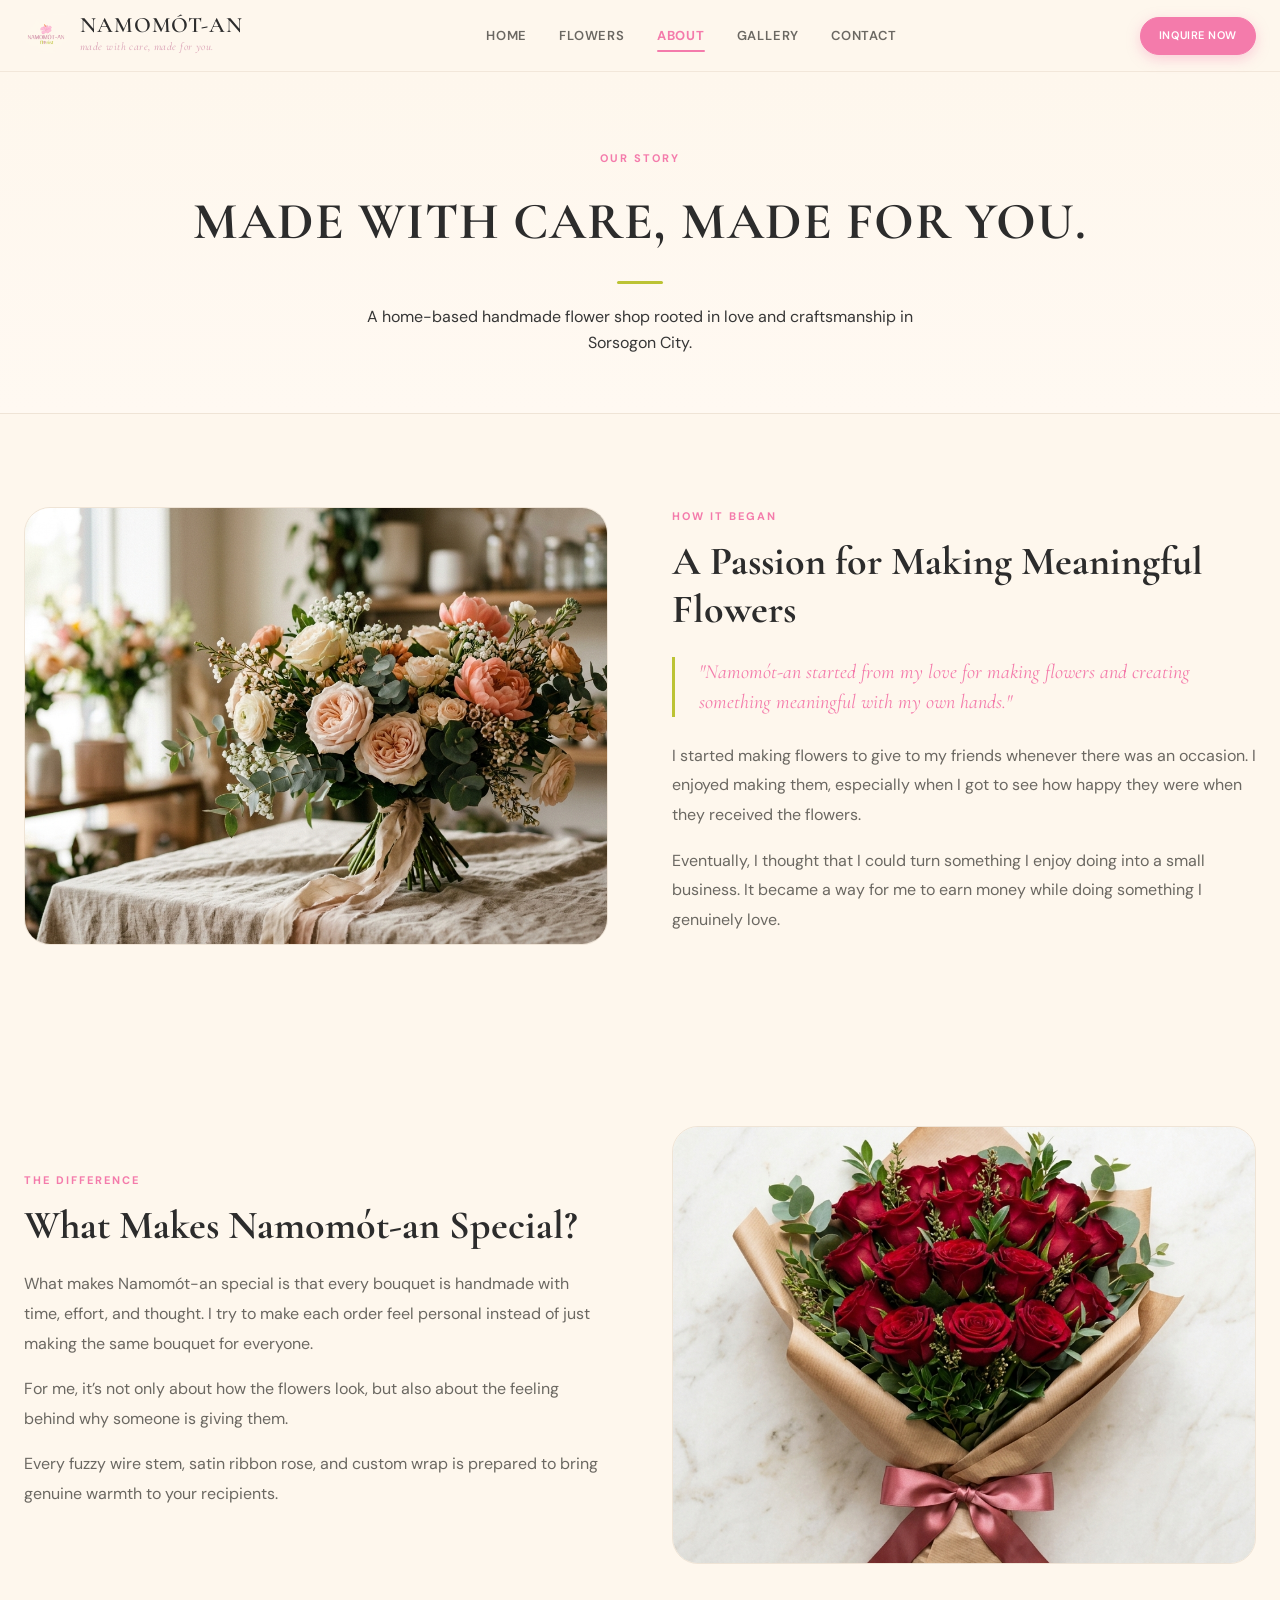
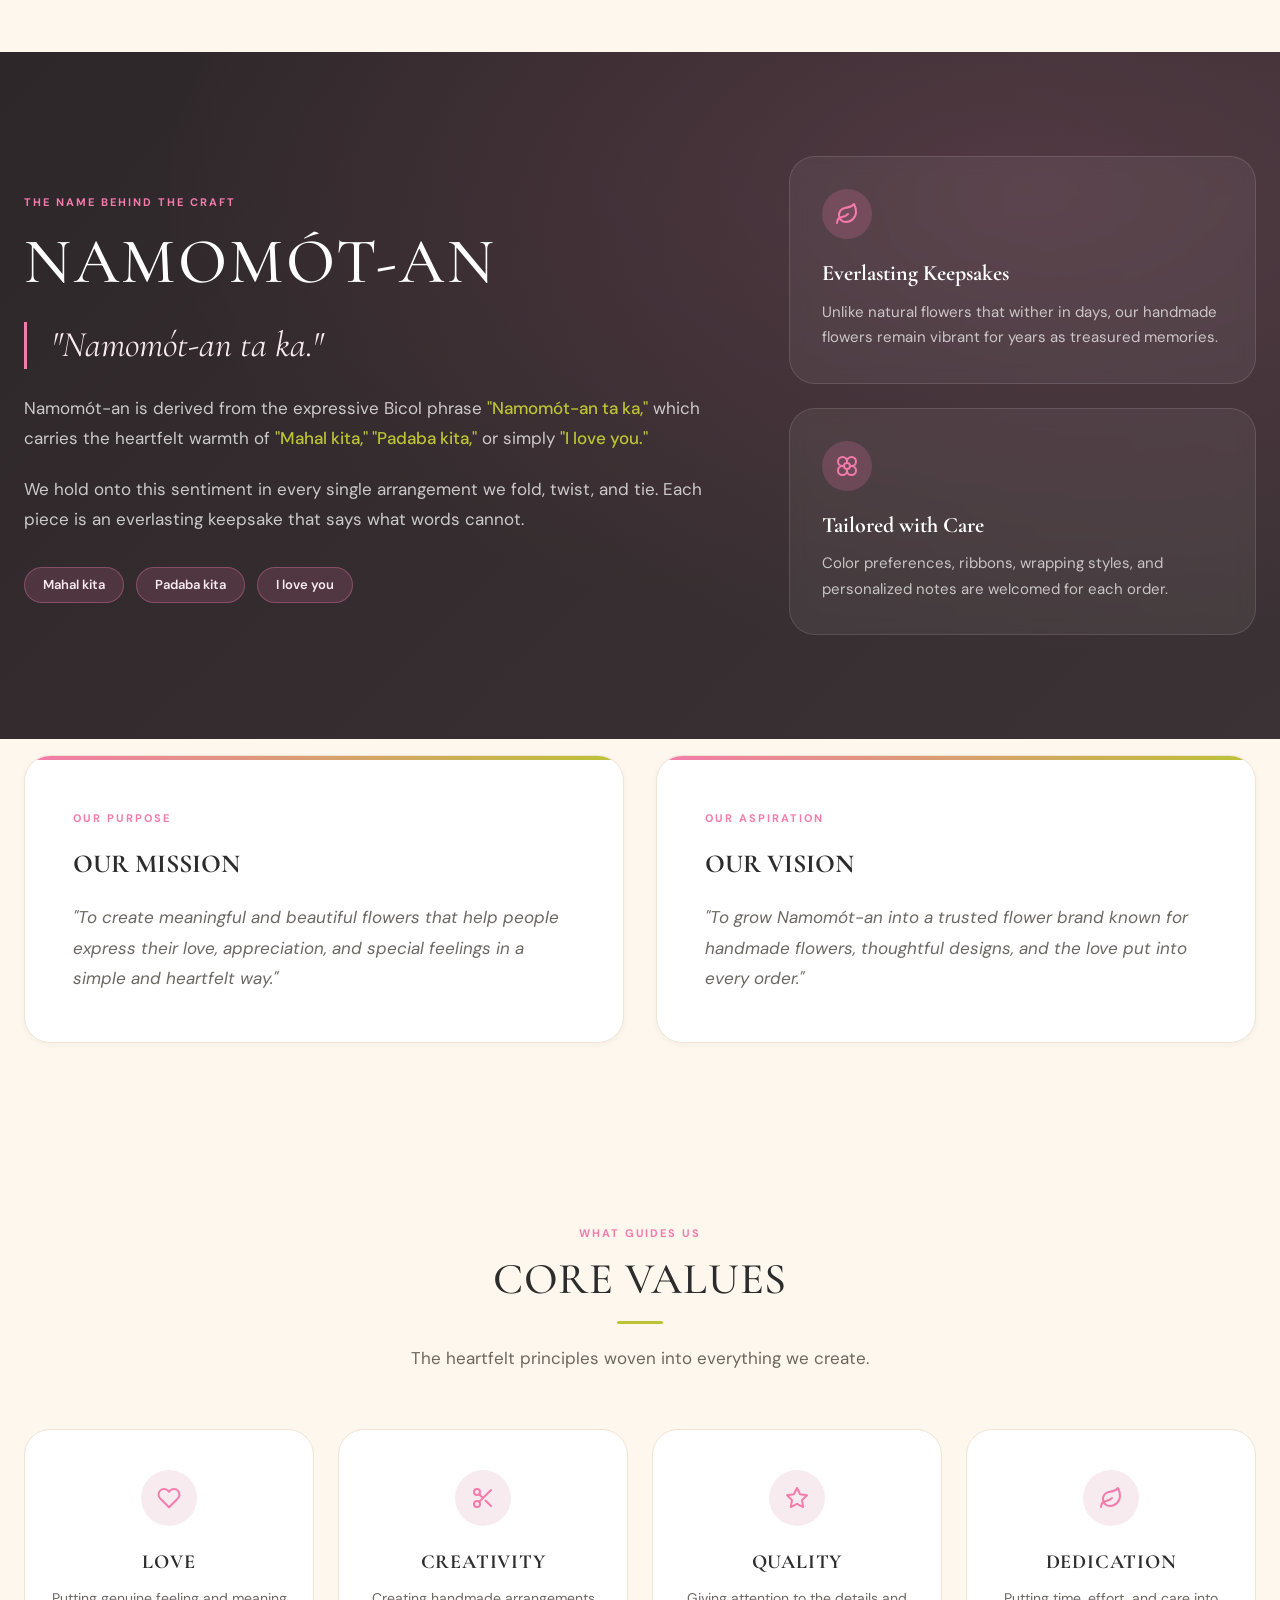
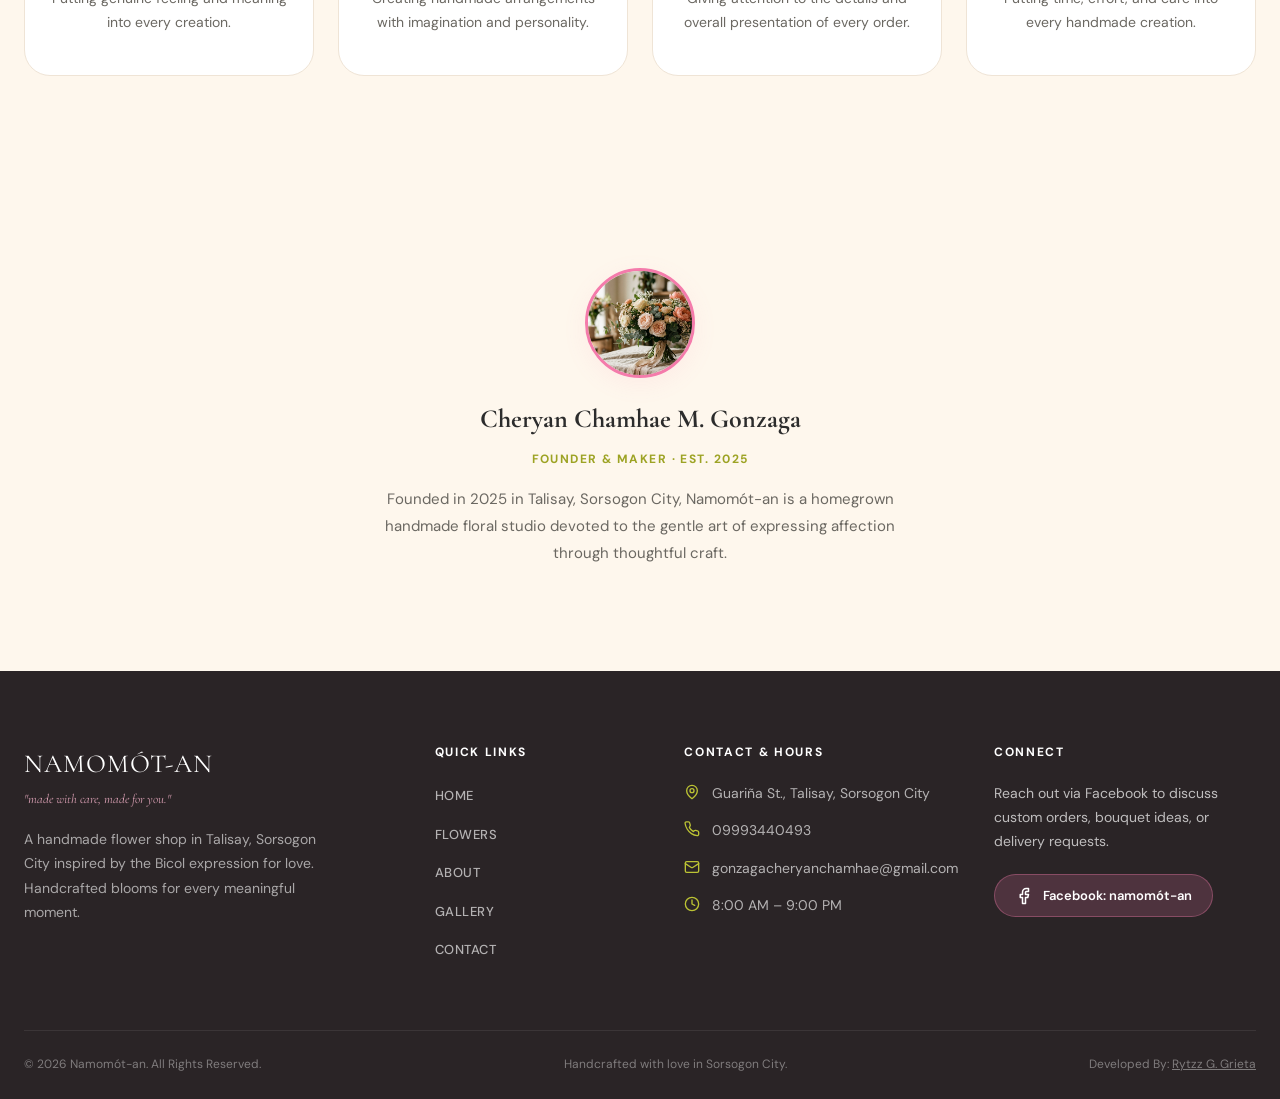
==== about.html @ ed9487cf "Initial release of Namomot-an website" ====
<!DOCTYPE html>
<html lang="en">
<head>
  <meta charset="UTF-8">
  <meta name="viewport" content="width=device-width, initial-scale=1.0">
  <link rel="icon" type="image/png" href="images/branding/namomot-an.png">
  <link rel="stylesheet" href="css/style.css">
  <link rel="stylesheet" href="css/responsive.css">
  <title>About Namom&oacute;t-an | Made With Care, Made For You</title>
  <meta name="description" content="Discover the story behind Namom&oacute;t-an, a home-based handmade flower shop in Talisay, Sorsogon City inspired by the Bicol expression for love.">
  <meta property="og:title" content="About Namom&oacute;t-an | Made With Care, Made For You">
  <meta property="og:description" content="Namom&oacute;t-an started from a love for making flowers and creating something meaningful with own hands.">
  <meta property="og:type" content="website">
</head>
<body>
<svg xmlns="http://www.w3.org/2000/svg" style="display:none" aria-hidden="true">
  <symbol id="icon-menu" viewBox="0 0 24 24" fill="none" stroke="currentColor" stroke-width="2" stroke-linecap="round" stroke-linejoin="round"><line x1="3" y1="6" x2="21" y2="6"/><line x1="3" y1="12" x2="21" y2="12"/><line x1="3" y1="18" x2="21" y2="18"/></symbol>
  <symbol id="icon-flower" viewBox="0 0 24 24" fill="none" stroke="currentColor" stroke-width="2" stroke-linecap="round" stroke-linejoin="round"><path d="M12 7.5a4.5 4.5 0 1 1 4.5 4.5M12 7.5A4.5 4.5 0 1 0 7.5 12M12 7.5V9m-4.5 3a4.5 4.5 0 1 0 4.5 4.5M7.5 12H9m7.5 0a4.5 4.5 0 1 1-4.5 4.5M16.5 12H15m-3 4.5V15"/><circle cx="12" cy="12" r="3"/></symbol>
  <symbol id="icon-phone" viewBox="0 0 24 24" fill="none" stroke="currentColor" stroke-width="2" stroke-linecap="round" stroke-linejoin="round"><path d="M22 16.92v3a2 2 0 0 1-2.18 2 19.79 19.79 0 0 1-8.63-3.07A19.5 19.5 0 0 1 4.69 12 19.79 19.79 0 0 1 1.61 3.43a2 2 0 0 1 2-2.18h3a2 2 0 0 1 2 1.72c.127.96.361 1.903.7 2.81a2 2 0 0 1-.45 2.11L8.09 9.91a16 16 0 0 0 6 6l1.27-1.27a2 2 0 0 1 2.11-.45c.907.339 1.85.573 2.81.7A2 2 0 0 1 22 16.92z"/></symbol>
  <symbol id="icon-mail" viewBox="0 0 24 24" fill="none" stroke="currentColor" stroke-width="2" stroke-linecap="round" stroke-linejoin="round"><rect width="20" height="16" x="2" y="4" rx="2"/><path d="m22 7-8.97 5.7a1.94 1.94 0 0 1-2.06 0L2 7"/></symbol>
  <symbol id="icon-map-pin" viewBox="0 0 24 24" fill="none" stroke="currentColor" stroke-width="2" stroke-linecap="round" stroke-linejoin="round"><path d="M20 10c0 6-8 12-8 12s-8-6-8-12a8 8 0 0 1 16 0Z"/><circle cx="12" cy="10" r="3"/></symbol>
  <symbol id="icon-clock" viewBox="0 0 24 24" fill="none" stroke="currentColor" stroke-width="2" stroke-linecap="round" stroke-linejoin="round"><circle cx="12" cy="12" r="10"/><polyline points="12 6 12 12 16 14"/></symbol>
  <symbol id="icon-facebook" viewBox="0 0 24 24" fill="none" stroke="currentColor" stroke-width="2" stroke-linecap="round" stroke-linejoin="round"><path d="M18 2h-3a5 5 0 0 0-5 5v3H7v4h3v8h4v-8h3l1-4h-4V7a1 1 0 0 1 1-1h3z"/></symbol>
  <symbol id="icon-heart" viewBox="0 0 24 24" fill="none" stroke="currentColor" stroke-width="2" stroke-linecap="round" stroke-linejoin="round"><path d="M20.84 4.61a5.5 5.5 0 0 0-7.78 0L12 5.67l-1.06-1.06a5.5 5.5 0 0 0-7.78 7.78l1.06 1.06L12 21.23l7.78-7.78 1.06-1.06a5.5 5.5 0 0 0 0-7.78z"/></symbol>
  <symbol id="icon-scissors" viewBox="0 0 24 24" fill="none" stroke="currentColor" stroke-width="2" stroke-linecap="round" stroke-linejoin="round"><circle cx="6" cy="6" r="3"/><circle cx="6" cy="18" r="3"/><line x1="20" x2="8.12" y1="4" y2="15.88"/><line x1="14.47" x2="20" y1="14.48" y2="20"/><line x1="8.12" x2="12" y1="8.12" y2="12"/></symbol>
  <symbol id="icon-star" viewBox="0 0 24 24" fill="none" stroke="currentColor" stroke-width="2" stroke-linecap="round" stroke-linejoin="round"><polygon points="12 2 15.09 8.26 22 9.27 17 14.14 18.18 21.02 12 17.77 5.82 21.02 7 14.14 2 9.27 8.91 8.26 12 2"/></symbol>
  <symbol id="icon-leaf" viewBox="0 0 24 24" fill="none" stroke="currentColor" stroke-width="2" stroke-linecap="round" stroke-linejoin="round"><path d="M11 20A7 7 0 0 1 9.8 6.1C15.5 5 17 4.48 19 2c1 2 2 4.18 2 8 0 5.5-4.78 10-10 10z"/><path d="M2 21c0-3 1.85-5.36 5.08-6C9.5 14.52 12 13 13 12"/></symbol>
</svg>

<header class="site-header" id="site-header">
  <div class="container">
    <a href="index.html" class="site-logo" aria-label="Namom&oacute;t-an Home">
      <img src="images/branding/namomot-an.png" alt="Namom&oacute;t-an Logo" class="site-logo-img" style="height:44px;width:auto;object-fit:contain;">
      <span class="site-logo-text">
        <span class="site-logo-name">NAMOM&Oacute;T-AN</span>
        <span class="site-logo-tagline">made with care, made for you.</span>
      </span>
    </a>
    <nav class="site-nav" aria-label="Main navigation">
      <a href="index.html">HOME</a>
      <a href="products.html">FLOWERS</a>
      <a href="about.html">ABOUT</a>
      <a href="gallery.html">GALLERY</a>
      <a href="contact.html">CONTACT</a>
    </nav>
    <div class="header-cta">
      <a href="contact.html" class="btn btn-primary btn--sm">INQUIRE NOW</a>
    </div>
    <button class="mobile-menu-btn" id="mobile-menu-btn" aria-label="Open navigation menu" aria-expanded="false" aria-controls="mobile-nav">
      <svg width="22" height="22" aria-hidden="true"><use href="#icon-menu"/></svg>
    </button>
  </div>
</header>

<nav class="mobile-nav" id="mobile-nav" aria-label="Mobile navigation" aria-hidden="true">
  <ul class="mobile-nav-links">
    <li><a href="index.html">HOME</a></li>
    <li><a href="products.html">FLOWERS</a></li>
    <li><a href="about.html">ABOUT</a></li>
    <li><a href="gallery.html">GALLERY</a></li>
    <li><a href="contact.html">CONTACT</a></li>
  </ul>
  <div class="mobile-nav-cta">
    <a href="contact.html" class="btn btn-primary" style="width:100%;justify-content:center;">INQUIRE NOW</a>
  </div>
</nav>

<main class="page-main" id="main-content">
  <section class="page-hero">
    <div class="container text-center">
      <span class="section-eyebrow">OUR STORY</span>
      <h1>MADE WITH CARE, MADE FOR YOU.</h1>
      <div class="title-divider"></div>
      <p class="hero-desc" style="max-width:580px;margin-inline:auto;">A home-based handmade flower shop rooted in love and craftsmanship in Sorsogon City.</p>
    </div>
  </section>

  <section class="section">
    <div class="container">
      <div class="about-story-layout">
        <div class="about-story-img fade-in">
          <img src="images/hero/hero-main.jpg" alt="Handmade floral craftsmanship at Namom&oacute;t-an">
        </div>
        <div class="about-story-txt fade-in">
          <span class="section-eyebrow">HOW IT BEGAN</span>
          <h2>A Passion for Making Meaningful Flowers</h2>
          <blockquote class="about-quote">"Namom&oacute;t-an started from my love for making flowers and creating something meaningful with my own hands."</blockquote>
          <p>I started making flowers to give to my friends whenever there was an occasion. I enjoyed making them, especially when I got to see how happy they were when they received the flowers.</p>
          <p>Eventually, I thought that I could turn something I enjoy doing into a small business. It became a way for me to earn money while doing something I genuinely love.</p>
        </div>
      </div>
    </div>
  </section>

  <section class="section" style="background-color:var(--color-cream);">
    <div class="container">
      <div class="about-story-layout reverse">
        <div class="about-story-img fade-in">
          <img src="images/products/rose-bouquet.jpg" alt="Exquisite detail of handmade flower arrangements">
        </div>
        <div class="about-story-txt fade-in">
          <span class="section-eyebrow">THE DIFFERENCE</span>
          <h2>What Makes Namom&oacute;t-an Special?</h2>
          <p>What makes Namom&oacute;t-an special is that every bouquet is handmade with time, effort, and thought. I try to make each order feel personal instead of just making the same bouquet for everyone.</p>
          <p>For me, it&rsquo;s not only about how the flowers look, but also about the feeling behind why someone is giving them.</p>
          <p>Every fuzzy wire stem, satin ribbon rose, and custom wrap is prepared to bring genuine warmth to your recipients.</p>
        </div>
      </div>
    </div>
  </section>

  <section class="story-section" aria-labelledby="about-bicol-heading">
    <div class="container">
      <div class="story-grid">
        <div class="story-content fade-in">
          <span class="story-eyebrow">THE NAME BEHIND THE CRAFT</span>
          <h2 class="story-title" id="about-bicol-heading">NAMOM&Oacute;T-AN</h2>
          <blockquote class="story-quote">"Namom&oacute;t-an ta ka."</blockquote>
          <p class="story-body">Namom&oacute;t-an is derived from the expressive Bicol phrase <em>"Namom&oacute;t-an ta ka,"</em> which carries the heartfelt warmth of <em>"Mahal kita," "Padaba kita,"</em> or simply <em>"I love you."</em></p>
          <p class="story-body">We hold onto this sentiment in every single arrangement we fold, twist, and tie. Each piece is an everlasting keepsake that says what words cannot.</p>
          <div class="story-pills">
            <span class="story-pill">Mahal kita</span>
            <span class="story-pill">Padaba kita</span>
            <span class="story-pill">I love you</span>
          </div>
        </div>
        <div class="story-visual fade-in">
          <div class="story-card">
            <div class="story-card-icon">
              <svg width="24" height="24" aria-hidden="true"><use href="#icon-leaf"/></svg>
            </div>
            <h3 class="story-card-title">Everlasting Keepsakes</h3>
            <p class="story-card-desc">Unlike natural flowers that wither in days, our handmade flowers remain vibrant for years as treasured memories.</p>
          </div>
          <div class="story-card">
            <div class="story-card-icon">
              <svg width="24" height="24" aria-hidden="true"><use href="#icon-flower"/></svg>
            </div>
            <h3 class="story-card-title">Tailored with Care</h3>
            <p class="story-card-desc">Color preferences, ribbons, wrapping styles, and personalized notes are welcomed for each order.</p>
          </div>
        </div>
      </div>
    </div>
  </section>

  <section class="section mission-vision-section">
    <div class="container">
      <div class="mission-vision-grid">
        <div class="mv-card fade-in">
          <span class="mv-badge">OUR PURPOSE</span>
          <h3 class="mv-title">OUR MISSION</h3>
          <p class="mv-text">"To create meaningful and beautiful flowers that help people express their love, appreciation, and special feelings in a simple and heartfelt way."</p>
        </div>
        <div class="mv-card fade-in">
          <span class="mv-badge">OUR ASPIRATION</span>
          <h3 class="mv-title">OUR VISION</h3>
          <p class="mv-text">"To grow Namom&oacute;t-an into a trusted flower brand known for handmade flowers, thoughtful designs, and the love put into every order."</p>
        </div>
      </div>
    </div>
  </section>

  <section class="section values-section">
    <div class="container">
      <div class="section-head text-center fade-in">
        <span class="section-eyebrow">WHAT GUIDES US</span>
        <h2 class="section-title">CORE VALUES</h2>
        <div class="title-divider"></div>
        <p class="section-desc">The heartfelt principles woven into everything we create.</p>
      </div>
      <div class="values-grid">
        <div class="value-card fade-in">
          <div class="why-card-icon" style="margin:0 auto 1.25rem;">
            <svg width="24" height="24" aria-hidden="true"><use href="#icon-heart"/></svg>
          </div>
          <h3 class="value-title">LOVE</h3>
          <p class="value-desc">Putting genuine feeling and meaning into every creation.</p>
        </div>

        <div class="value-card fade-in">
          <div class="why-card-icon" style="margin:0 auto 1.25rem;">
            <svg width="24" height="24" aria-hidden="true"><use href="#icon-scissors"/></svg>
          </div>
          <h3 class="value-title">CREATIVITY</h3>
          <p class="value-desc">Creating handmade arrangements with imagination and personality.</p>
        </div>

        <div class="value-card fade-in">
          <div class="why-card-icon" style="margin:0 auto 1.25rem;">
            <svg width="24" height="24" aria-hidden="true"><use href="#icon-star"/></svg>
          </div>
          <h3 class="value-title">QUALITY</h3>
          <p class="value-desc">Giving attention to the details and overall presentation of every order.</p>
        </div>

        <div class="value-card fade-in">
          <div class="why-card-icon" style="margin:0 auto 1.25rem;">
            <svg width="24" height="24" aria-hidden="true"><use href="#icon-leaf"/></svg>
          </div>
          <h3 class="value-title">DEDICATION</h3>
          <p class="value-desc">Putting time, effort, and care into every handmade creation.</p>
        </div>
      </div>
    </div>
  </section>

  <section class="section" style="background-color:var(--color-cream);">
    <div class="container">
      <div class="founder-wrap fade-in">
        <div class="founder-avatar">
          <img src="images/hero/hero-main.jpg" alt="Cheryan Chamhae M. Gonzaga - Founder & Florist at Namom&oacute;t-an">
        </div>
        <h2 class="founder-name">Cheryan Chamhae M. Gonzaga</h2>
        <span class="founder-role">Founder & Maker &middot; Est. 2025</span>
        <p class="founder-bio">Founded in 2025 in Talisay, Sorsogon City, Namom&oacute;t-an is a homegrown handmade floral studio devoted to the gentle art of expressing affection through thoughtful craft.</p>
      </div>
    </div>
  </section>
</main>

<footer class="site-footer">
  <div class="container">
    <div class="footer-grid">
      <div class="footer-brand">
        <span class="footer-logo">NAMOM&Oacute;T-AN</span>
        <span class="footer-tagline">"made with care, made for you."</span>
        <p class="footer-desc">A handmade flower shop in Talisay, Sorsogon City inspired by the Bicol expression for love. Handcrafted blooms for every meaningful moment.</p>
      </div>
      <div>
        <h3 class="footer-heading">QUICK LINKS</h3>
        <ul class="footer-links">
          <li><a href="index.html">HOME</a></li>
          <li><a href="products.html">FLOWERS</a></li>
          <li><a href="about.html">ABOUT</a></li>
          <li><a href="gallery.html">GALLERY</a></li>
          <li><a href="contact.html">CONTACT</a></li>
        </ul>
      </div>
      <div>
        <h3 class="footer-heading">CONTACT & HOURS</h3>
        <div class="footer-contact-item">
          <svg width="16" height="16" aria-hidden="true"><use href="#icon-map-pin"/></svg>
          <span>Guari&ntilde;a St., Talisay, Sorsogon City</span>
        </div>
        <div class="footer-contact-item">
          <svg width="16" height="16" aria-hidden="true"><use href="#icon-phone"/></svg>
          <a href="tel:09993440493">09993440493</a>
        </div>
        <div class="footer-contact-item">
          <svg width="16" height="16" aria-hidden="true"><use href="#icon-mail"/></svg>
          <a href="mailto:gonzagacheryanchamhae@gmail.com">gonzagacheryanchamhae@gmail.com</a>
        </div>
        <div class="footer-contact-item">
          <svg width="16" height="16" aria-hidden="true"><use href="#icon-clock"/></svg>
          <span>8:00 AM &ndash; 9:00 PM</span>
        </div>
      </div>
      <div>
        <h3 class="footer-heading">CONNECT</h3>
        <p style="font-size:0.875rem;color:rgba(255,255,255,0.7);line-height:1.7;margin-bottom:1.25rem;">Reach out via Facebook to discuss custom orders, bouquet ideas, or delivery requests.</p>
        <a href="https://www.facebook.com/profile.php?id=61573737929854" target="_blank" rel="noopener noreferrer" class="footer-social-link">
          <svg width="18" height="18" aria-hidden="true"><use href="#icon-facebook"/></svg>
          <span>Facebook: namom&oacute;t-an</span>
        </a>
      </div>
    </div>
    <div class="footer-bottom">
      <p>&copy; 2026 Namom&oacute;t-an. All Rights Reserved.</p>
      <p>Handcrafted with love in Sorsogon City.</p>
      <p>Developed By: <a href="https://rytzz.onrender.com/" target="_blank" rel="noopener noreferrer" style="color:inherit;text-decoration:underline;">Rytzz G. Grieta</a></p>
    </div>
  </div>
</footer>

<script src="js/main.js"></script>
</body>
</html>
---- css/style.css ----
@import url('https://fonts.googleapis.com/css2?family=Cormorant+Garamond:ital,wght@0,300;0,400;0,500;0,600;1,300;1,400;1,500&family=DM+Sans:ital,wght@0,300;0,400;0,500;0,600;1,400&display=swap');

:root {
  --color-primary-pink: #F47BAB;
  --color-primary-pink-hover: #E26698;
  --color-lime-green: #BCC334;
  --color-lime-green-dark: #9DA324;
  --color-dusty-pink: #D99FB3;
  --color-dusty-pink-light: #F8EBF0;
  --color-warm-cream: #FEF7ED;
  --color-warm-cream-card: #FFFFFF;
  --color-charcoal: #2C2C2C;
  --color-text: #363636;
  --color-muted: #6B6862;
  --color-border: #EFE4D6;
  --font-heading: 'Cormorant Garamond', Georgia, serif;
  --font-body: 'DM Sans', system-ui, -apple-system, sans-serif;
  --header-height: 72px;
  --container-max: 1280px;
  --radius-sm: 6px;
  --radius-md: 10px;
  --radius-lg: 18px;
  --radius-xl: 26px;
  --radius-full: 9999px;
  --shadow-sm: 0 2px 6px rgba(44,44,44,0.04);
  --shadow-md: 0 6px 24px rgba(244,123,171,0.09);
  --shadow-lg: 0 12px 36px rgba(44,44,44,0.08);
  --transition-fast: 160ms ease;
  --transition-base: 260ms ease;
  --transition-slow: 400ms ease;
}

*,*::before,*::after{box-sizing:border-box;margin:0;padding:0;min-width:0}
html{scroll-behavior:smooth;-webkit-text-size-adjust:100%;overflow-x:hidden}
body{font-family:var(--font-body);font-size:1rem;color:var(--color-text);background-color:var(--color-warm-cream);line-height:1.65;-webkit-font-smoothing:antialiased;overflow-x:hidden;width:100%;min-height:100vh}
img{display:block;max-width:100%;height:auto}
a{color:inherit;text-decoration:none}
ul{list-style:none}
button{cursor:pointer;border:none;background:none;font-family:var(--font-body)}
input,textarea,select{font-family:var(--font-body);max-width:100%}
p,h1,h2,h3,h4,h5,h6,span,blockquote{overflow-wrap:break-word;word-wrap:break-word}

@media(prefers-reduced-motion:reduce){
  *,*::before,*::after{animation-duration:0.01ms!important;transition-duration:0.01ms!important;scroll-behavior:auto!important}
  .fade-in{opacity:1!important;transform:none!important;transition:none!important}
}

a:focus-visible,button:focus-visible{outline:2px solid var(--color-primary-pink);outline-offset:3px;border-radius:2px}
.sr-only{position:absolute;width:1px;height:1px;padding:0;margin:-1px;overflow:hidden;clip:rect(0,0,0,0);white-space:nowrap;border-width:0}

.container{width:100%;max-width:var(--container-max);margin-inline:auto;padding-inline:1.5rem}
.text-center{text-align:center}
.section{padding-block:5.5rem}

.section-head{text-align:center;margin-bottom:3.5rem}
.section-eyebrow{display:inline-block;font-family:var(--font-body);font-size:0.6875rem;font-weight:700;letter-spacing:0.18em;text-transform:uppercase;color:var(--color-primary-pink);margin-bottom:0.75rem}
.section-title{font-family:var(--font-heading);font-size:clamp(2rem,4vw,2.75rem);font-weight:500;color:var(--color-charcoal);line-height:1.15;letter-spacing:0.02em}
.title-divider{width:46px;height:3px;background-color:var(--color-lime-green);margin:1rem auto 1.25rem;border-radius:var(--radius-full)}
.section-desc{font-size:1.0625rem;color:var(--color-muted);max-width:560px;margin-inline:auto;line-height:1.75}

.fade-in{opacity:0;transform:translateY(18px);transition:opacity 0.65s ease,transform 0.65s ease}
.fade-in.visible{opacity:1;transform:translateY(0)}

.btn{display:inline-flex;align-items:center;justify-content:center;gap:0.5rem;font-family:var(--font-body);font-size:0.8125rem;font-weight:600;letter-spacing:0.06em;text-transform:uppercase;padding:0.875rem 1.875rem;border-radius:var(--radius-full);border:1.5px solid transparent;transition:all var(--transition-base);cursor:pointer;white-space:normal;text-align:center;min-height:44px;line-height:1.2;text-decoration:none}
.btn:hover{transform:translateY(-2px)}
.btn:active{transform:translateY(0)}
.btn svg{width:15px;height:15px;flex-shrink:0}
.btn--lg{font-size:0.875rem;padding:1rem 2.25rem;min-height:48px}
.btn--sm{font-size:0.6875rem;padding:0.625rem 1.125rem;letter-spacing:0.05em;min-height:38px}

.btn-primary{background-color:var(--color-primary-pink);color:white;border-color:var(--color-primary-pink);box-shadow:0 4px 14px rgba(244,123,171,0.35)}
.btn-primary:hover{background-color:var(--color-primary-pink-hover);border-color:var(--color-primary-pink-hover);box-shadow:0 6px 20px rgba(244,123,171,0.45);color:white}
.btn-secondary{background-color:transparent;color:var(--color-charcoal);border-color:var(--color-border)}
.btn-secondary:hover{background-color:white;border-color:var(--color-primary-pink);color:var(--color-primary-pink)}

.badge{display:inline-flex;align-items:center;font-family:var(--font-body);font-size:0.6875rem;font-weight:700;letter-spacing:0.08em;text-transform:uppercase;padding:0.3rem 0.75rem;border-radius:var(--radius-full);position:absolute;top:0.75rem;left:0.75rem;z-index:2}
.badge-signature{background-color:var(--color-primary-pink);color:white}
.badge-sample{background-color:rgba(254,247,237,0.92);color:var(--color-muted);border:1px solid var(--color-border);backdrop-filter:blur(4px)}

.site-header{position:fixed;top:0;left:0;right:0;z-index:100;height:var(--header-height);display:flex;align-items:center;background-color:rgba(254,247,237,0.94);backdrop-filter:blur(12px);-webkit-backdrop-filter:blur(12px);border-bottom:1px solid rgba(239,228,214,0.8);transition:all var(--transition-base)}
.site-header.scrolled{background-color:rgba(254,247,237,0.98);border-bottom-color:var(--color-border);box-shadow:var(--shadow-sm)}
.site-header .container{display:flex;align-items:center;justify-content:space-between;gap:1.5rem}

.site-logo{display:flex;align-items:center;gap:0.75rem;text-decoration:none;flex-shrink:0}
.site-logo-img{height:44px;width:auto;object-fit:contain}
.site-logo-text{display:flex;flex-direction:column}
.site-logo-name{font-family:var(--font-heading);font-size:1.375rem;font-weight:600;color:var(--color-charcoal);line-height:1;letter-spacing:0.04em}
.site-logo-tagline{font-family:var(--font-heading);font-style:italic;font-size:0.6875rem;font-weight:400;color:var(--color-dusty-pink);letter-spacing:0.04em;margin-top:2px}

.site-nav{display:flex;align-items:center;gap:0.25rem}
.site-nav a{font-family:var(--font-body);font-size:0.8125rem;font-weight:600;letter-spacing:0.06em;text-transform:uppercase;color:var(--color-muted);padding:0.5rem 0.875rem;border-radius:var(--radius-sm);transition:color var(--transition-fast);position:relative}
.site-nav a::after{content:'';position:absolute;bottom:2px;left:0.875rem;right:0.875rem;height:2px;background-color:var(--color-primary-pink);transform:scaleX(0);transition:transform var(--transition-base);transform-origin:center;border-radius:2px}
.site-nav a:hover{color:var(--color-primary-pink)}
.site-nav a:hover::after,.site-nav a.active::after{transform:scaleX(1)}
.site-nav a.active{color:var(--color-primary-pink);font-weight:700}

.header-cta{flex-shrink:0}

.mobile-menu-btn{display:none;align-items:center;justify-content:center;width:40px;height:40px;border-radius:var(--radius-sm);color:var(--color-charcoal);transition:background-color var(--transition-fast)}
.mobile-menu-btn:hover{background-color:var(--color-dusty-pink-light)}
.mobile-menu-btn svg{width:22px;height:22px}

.mobile-nav{display:none;position:fixed;top:var(--header-height);left:0;right:0;bottom:0;background-color:var(--color-warm-cream);z-index:99;flex-direction:column;padding:2rem 1.5rem;overflow-y:auto;transform:translateX(100%);transition:transform var(--transition-slow)}
.mobile-nav.open{transform:translateX(0)}
.mobile-nav-links{display:flex;flex-direction:column;gap:0;margin-bottom:2.5rem}
.mobile-nav-links a{display:block;font-family:var(--font-heading);font-size:2rem;font-weight:400;color:var(--color-charcoal);padding:0.875rem 0;border-bottom:1px solid var(--color-border);transition:color var(--transition-fast);letter-spacing:0.02em}
.mobile-nav-links a:last-child{border-bottom:none}
.mobile-nav-links a:hover,.mobile-nav-links a.active{color:var(--color-primary-pink)}
.mobile-nav-cta{margin-top:auto}

.page-main{padding-top:var(--header-height)}

.hero-section{background:linear-gradient(180deg, var(--color-warm-cream) 0%, #FFF9F2 100%);border-bottom:1px solid var(--color-border)}
.hero-grid{display:grid;grid-template-columns:1.15fr 0.85fr;min-height:min(720px, calc(90vh - var(--header-height)));align-items:stretch}
.hero-content{padding:3.5rem 3rem 3.5rem max(2rem,calc((100vw - 1280px)/2 + 1.5rem));display:flex;flex-direction:column;justify-content:center}
.hero-tagline{display:inline-block;font-family:var(--font-heading);font-style:italic;font-size:clamp(1.125rem,2vw,1.5rem);color:var(--color-dusty-pink);margin-bottom:0.875rem;letter-spacing:0.02em}
.hero-title{font-family:var(--font-heading);font-size:clamp(2.75rem,5.5vw,4.5rem);font-weight:500;color:var(--color-charcoal);line-height:1;margin-bottom:1.125rem;letter-spacing:0.04em}
.hero-support{font-size:1.0625rem;color:var(--color-muted);line-height:1.75;margin-bottom:1.75rem;max-width:480px}
.hero-actions{display:flex;flex-wrap:wrap;gap:1rem;margin-bottom:2rem}
.hero-bicol-meaning{padding:1.125rem 1.35rem;background-color:white;border-radius:var(--radius-lg);border:1px solid var(--color-border);box-shadow:var(--shadow-sm);max-width:460px}
.hero-meaning-phrase{font-family:var(--font-heading);font-style:italic;font-size:1.125rem;color:var(--color-primary-pink);margin-bottom:0.5rem}
.hero-meaning-pills{display:flex;flex-wrap:wrap;gap:0.5rem}
.meaning-pill{display:inline-block;font-size:0.75rem;font-weight:600;padding:0.25rem 0.75rem;background-color:var(--color-dusty-pink-light);color:var(--color-charcoal);border-radius:var(--radius-full);border:1px solid rgba(217,159,179,0.3)}

.hero-img-wrap{position:relative;height:100%;min-height:420px;max-height:720px;overflow:hidden;background-color:#F5EDE2}
.hero-img-wrap img{width:100%;height:100%;object-fit:cover;object-position:center center}
.hero-img-badge{position:absolute;bottom:1.75rem;left:1.75rem;display:inline-flex;align-items:center;gap:0.5rem;padding:0.5rem 1.125rem;background-color:rgba(255,255,255,0.92);backdrop-filter:blur(8px);border-radius:var(--radius-full);font-size:0.75rem;font-weight:700;letter-spacing:0.06em;text-transform:uppercase;color:var(--color-charcoal);box-shadow:var(--shadow-md);border:1px solid var(--color-border)}
.hero-img-badge svg{color:var(--color-lime-green-dark)}

.favorites-section{background-color:white}
.product-grid{display:grid;grid-template-columns:repeat(auto-fill,minmax(280px,1fr));gap:2rem}
.favorites-grid{grid-template-columns:repeat(auto-fit,minmax(280px,360px));justify-content:center;max-width:780px;margin-inline:auto}
.product-card{background-color:var(--color-warm-cream);border-radius:var(--radius-xl);overflow:hidden;border:1px solid var(--color-border);transition:transform var(--transition-base),box-shadow var(--transition-base),border-color var(--transition-base);display:flex;flex-direction:column}
.product-card:hover{transform:translateY(-5px);box-shadow:var(--shadow-md);border-color:var(--color-dusty-pink)}
.product-card-img{position:relative;overflow:hidden;aspect-ratio:4/5;background-color:#F5EDE2}
.product-card-img img{width:100%;height:100%;object-fit:cover;transition:transform var(--transition-slow)}
.product-card:hover .product-card-img img{transform:scale(1.06)}
.product-card-body{padding:1.5rem;display:flex;flex-direction:column;flex:1}
.product-card-cat{font-size:0.6875rem;font-weight:700;letter-spacing:0.14em;text-transform:uppercase;color:var(--color-lime-green-dark);margin-bottom:0.5rem}
.product-card-title{font-family:var(--font-heading);font-size:1.375rem;font-weight:500;color:var(--color-charcoal);margin-bottom:0.5rem;line-height:1.25}
.product-card-title a{transition:color var(--transition-fast)}
.product-card-title a:hover{color:var(--color-primary-pink)}
.product-card-desc{font-size:0.875rem;color:var(--color-muted);line-height:1.65;margin-bottom:1rem;flex:1}
.product-card-price-row{display:flex;align-items:baseline;justify-content:space-between;gap:0.75rem;margin-bottom:1.25rem;flex-wrap:wrap}
.product-card-price{font-family:var(--font-heading);font-size:1.125rem;font-weight:600;color:var(--color-primary-pink)}
.product-card-avail{font-size:0.75rem;color:var(--color-muted);font-weight:500}
.product-card-actions{display:flex;gap:0.625rem;padding-top:1rem;border-top:1px solid var(--color-border)}
.product-card-actions .btn{flex:1;min-width:0;padding:0.625rem 0.75rem;font-size:0.6875rem}

.story-section{background:linear-gradient(135deg, #2E2729 0%, #3B3235 100%);color:white;padding-block:6.5rem;position:relative;overflow:hidden}
.story-section::before{content:'';position:absolute;inset:0;background:radial-gradient(ellipse at 80% 20%, rgba(244,123,171,0.15) 0%, transparent 60%);pointer-events:none}
.story-grid{display:grid;grid-template-columns:1.2fr 0.8fr;gap:4rem;align-items:center}
.story-eyebrow{display:inline-block;font-size:0.6875rem;font-weight:700;letter-spacing:0.18em;text-transform:uppercase;color:var(--color-primary-pink);margin-bottom:1rem}
.story-title{font-family:var(--font-heading);font-size:clamp(2.5rem,5vw,4rem);font-weight:500;color:white;line-height:1.1;margin-bottom:1.5rem;letter-spacing:0.04em}
.story-quote{font-family:var(--font-heading);font-style:italic;font-size:clamp(1.5rem,3vw,2.25rem);color:var(--color-dusty-pink-light);border-left:3px solid var(--color-primary-pink);padding-left:1.5rem;margin-bottom:1.5rem;line-height:1.3}
.story-body{font-size:1.0625rem;color:rgba(255,255,255,0.75);line-height:1.8;margin-bottom:1.25rem}
.story-body em{color:var(--color-lime-green);font-style:normal;font-weight:500}
.story-pills{display:flex;flex-wrap:wrap;gap:0.75rem;margin-top:2rem}
.story-pill{display:inline-block;padding:0.4rem 1.125rem;background-color:rgba(244,123,171,0.15);border:1px solid rgba(244,123,171,0.35);color:var(--color-dusty-pink-light);border-radius:var(--radius-full);font-size:0.8125rem;font-weight:600}
.story-visual{display:flex;flex-direction:column;gap:1.5rem}
.story-card{background:rgba(255,255,255,0.06);border:1px solid rgba(255,255,255,0.12);backdrop-filter:blur(8px);border-radius:var(--radius-xl);padding:2rem}
.story-card-icon{width:50px;height:50px;border-radius:var(--radius-full);background:rgba(244,123,171,0.2);color:var(--color-primary-pink);display:flex;align-items:center;justify-content:center;margin-bottom:1rem}
.story-card-title{font-family:var(--font-heading);font-size:1.375rem;color:white;margin-bottom:0.5rem}
.story-card-desc{font-size:0.9375rem;color:rgba(255,255,255,0.7);line-height:1.7}

.occasions-section{background-color:var(--color-warm-cream)}
.occasion-grid{display:grid;grid-template-columns:repeat(5,1fr);gap:1.25rem}
.occasion-card{display:flex;flex-direction:column;align-items:center;text-align:center;background-color:white;border-radius:var(--radius-xl);padding:1.25rem 1rem;border:1px solid var(--color-border);transition:all var(--transition-base)}
.occasion-card:hover{transform:translateY(-4px);border-color:var(--color-primary-pink);box-shadow:var(--shadow-md)}
.occasion-card-img{width:100%;aspect-ratio:1;border-radius:var(--radius-lg);overflow:hidden;background-color:#F5EDE2;margin-bottom:1rem}
.occasion-card-img img{width:100%;height:100%;object-fit:cover;transition:transform var(--transition-slow)}
.occasion-card:hover .occasion-card-img img{transform:scale(1.08)}
.occasion-card-title{font-family:var(--font-heading);font-size:1.125rem;font-weight:500;color:var(--color-charcoal);margin-bottom:0.35rem}
.occasion-card-desc{font-size:0.75rem;color:var(--color-muted);line-height:1.5;margin-bottom:1rem;flex:1}
.occasion-card-btn{font-size:0.6875rem;font-weight:700;letter-spacing:0.06em;color:var(--color-primary-pink);text-transform:uppercase;transition:color var(--transition-fast)}
.occasion-card:hover .occasion-card-btn{color:var(--color-lime-green-dark)}

.why-section{background-color:white}
.why-cards-grid{display:grid;grid-template-columns:repeat(4,1fr);gap:1.5rem}
.why-card{background-color:var(--color-warm-cream);border:1px solid var(--color-border);border-radius:var(--radius-xl);padding:2.5rem 1.5rem;text-align:center;transition:all var(--transition-base)}
.why-card:hover{transform:translateY(-4px);border-color:var(--color-lime-green);box-shadow:var(--shadow-md)}
.why-card-icon{width:56px;height:56px;border-radius:var(--radius-full);background-color:var(--color-dusty-pink-light);color:var(--color-primary-pink);display:flex;align-items:center;justify-content:center;margin:0 auto 1.25rem}
.why-card:hover .why-card-icon{background-color:rgba(188,195,52,0.2);color:var(--color-lime-green-dark)}
.why-card-title{font-family:var(--font-heading);font-size:1.125rem;font-weight:600;color:var(--color-charcoal);margin-bottom:0.75rem;letter-spacing:0.04em}
.why-card-desc{font-size:0.875rem;color:var(--color-muted);line-height:1.75}

.mission-vision-section{background-color:var(--color-warm-cream);padding-top:1rem}
.mission-vision-grid{display:grid;grid-template-columns:1fr 1fr;gap:2rem}
.mv-card{background-color:white;border-radius:var(--radius-xl);border:1px solid var(--color-border);padding:3rem;position:relative;overflow:hidden;box-shadow:var(--shadow-sm)}
.mv-card::before{content:'';position:absolute;top:0;left:0;right:0;height:4px;background:linear-gradient(90deg, var(--color-primary-pink), var(--color-lime-green))}
.mv-badge{display:inline-block;font-size:0.6875rem;font-weight:700;letter-spacing:0.18em;text-transform:uppercase;color:var(--color-primary-pink);margin-bottom:1rem}
.mv-title{font-family:var(--font-heading);font-size:1.625rem;color:var(--color-charcoal);margin-bottom:1rem}
.mv-text{font-size:1.0625rem;color:var(--color-muted);line-height:1.8;font-style:italic}

.services-section{background-color:white}
.services-grid{display:grid;grid-template-columns:repeat(3,1fr);gap:1.5rem}
.service-item{background-color:var(--color-warm-cream);border-radius:var(--radius-lg);border:1px solid var(--color-border);padding:2rem;display:flex;flex-direction:column;transition:all var(--transition-base)}
.service-item:hover{transform:translateY(-3px);border-color:var(--color-primary-pink);box-shadow:var(--shadow-md)}
.service-name{font-family:var(--font-heading);font-size:1.25rem;color:var(--color-charcoal);margin-bottom:0.75rem}
.service-desc{font-size:0.875rem;color:var(--color-muted);line-height:1.7;margin-bottom:1.5rem;flex:1}
.service-link{display:inline-flex;align-items:center;gap:0.35rem;font-size:0.75rem;font-weight:700;letter-spacing:0.06em;text-transform:uppercase;color:var(--color-primary-pink);transition:gap var(--transition-fast)}
.service-link:hover{gap:0.6rem;color:var(--color-lime-green-dark)}

.gallery-preview-section{background-color:var(--color-warm-cream)}
.gallery-preview-grid{display:grid;grid-template-columns:repeat(3,1fr);gap:1rem}
.gallery-preview-item{position:relative;border-radius:var(--radius-lg);overflow:hidden;aspect-ratio:4/3;background-color:#F5EDE2}
.gallery-preview-item img{width:100%;height:100%;object-fit:cover;transition:transform var(--transition-slow)}
.gallery-preview-item:hover img{transform:scale(1.06)}

.delivery-section{background-color:white}
.delivery-box{background:linear-gradient(135deg, #FAF3EB 0%, #F5ECE0 100%);border:1px solid var(--color-border);border-radius:var(--radius-xl);padding:3.5rem 2.5rem;text-align:center;box-shadow:var(--shadow-sm)}
.delivery-badge{display:inline-flex;align-items:center;gap:0.5rem;font-size:0.6875rem;font-weight:700;letter-spacing:0.18em;text-transform:uppercase;color:var(--color-lime-green-dark);margin-bottom:1rem}
.delivery-title{font-family:var(--font-heading);font-size:clamp(2rem,3.5vw,2.75rem);color:var(--color-charcoal);margin-bottom:0.5rem}
.delivery-sub{font-size:1rem;color:var(--color-muted);margin-bottom:2.5rem}
.delivery-grid{display:grid;grid-template-columns:repeat(3,1fr);gap:1.5rem;margin-bottom:2.5rem;text-align:center}
.delivery-col{background-color:white;padding:1.75rem 1.25rem;border-radius:var(--radius-lg);border:1px solid var(--color-border)}
.delivery-label{display:block;font-size:0.6875rem;font-weight:700;letter-spacing:0.14em;text-transform:uppercase;color:var(--color-dusty-pink);margin-bottom:0.5rem}
.delivery-val{display:block;font-family:var(--font-heading);font-size:1.375rem;font-weight:600;color:var(--color-charcoal);margin-bottom:0.35rem}
.delivery-hint{font-size:0.75rem;color:var(--color-muted);line-height:1.5}
.delivery-cta{display:flex;flex-direction:column;align-items:center}

.contact-cta-section{background-color:var(--color-warm-cream)}
.contact-cta-box{background:linear-gradient(135deg, white 0%, #FFFDF9 100%);border:1px solid var(--color-border);border-radius:var(--radius-xl);padding:4rem 2rem;box-shadow:var(--shadow-md)}
.contact-cta-buttons{display:flex;flex-wrap:wrap;gap:1rem;justify-content:center;margin-bottom:2rem}
.contact-quick-info{display:flex;flex-wrap:wrap;gap:0.75rem;justify-content:center;align-items:center;font-size:0.875rem;color:var(--color-muted)}

.page-hero{background:linear-gradient(180deg, var(--color-warm-cream) 0%, #FFF9F2 100%);padding:4.5rem 0 3.5rem;border-bottom:1px solid var(--color-border);text-align:center}
.page-hero h1{font-family:var(--font-heading);font-size:clamp(2.25rem,4.5vw,3.25rem);color:var(--color-charcoal);letter-spacing:0.02em}

.filter-bar{display:flex;flex-wrap:wrap;gap:0.5rem;justify-content:center;margin-bottom:2.5rem}
.filter-btn{padding:0.5rem 1.125rem;border-radius:var(--radius-full);border:1px solid var(--color-border);background-color:white;font-size:0.75rem;font-weight:700;letter-spacing:0.06em;text-transform:uppercase;color:var(--color-muted);transition:all var(--transition-fast);cursor:pointer}
.filter-btn:hover{border-color:var(--color-primary-pink);color:var(--color-primary-pink)}
.filter-btn.active{background-color:var(--color-primary-pink);border-color:var(--color-primary-pink);color:white;box-shadow:0 3px 10px rgba(244,123,171,0.35)}

.breadcrumbs{display:flex;align-items:center;gap:0.5rem;font-size:0.8125rem;color:var(--color-muted);padding-block:1.25rem}
.breadcrumbs a{transition:color var(--transition-fast)}
.breadcrumbs a:hover{color:var(--color-primary-pink)}
.breadcrumb-separator{color:var(--color-border)}

.product-detail-grid{display:grid;grid-template-columns:1fr 1fr;gap:4rem;align-items:start}
.product-detail-gallery{display:flex;flex-direction:column;gap:1rem}
.product-detail-main-img{border-radius:var(--radius-xl);overflow:hidden;aspect-ratio:4/5;background-color:#F5EDE2;border:1px solid var(--color-border)}
.product-detail-main-img img{width:100%;height:100%;object-fit:cover}
.product-thumbnails{display:flex;gap:0.75rem;flex-wrap:wrap}
.thumb-btn{width:72px;height:72px;border-radius:var(--radius-md);overflow:hidden;border:2px solid var(--color-border);cursor:pointer;transition:border-color var(--transition-fast)}
.thumb-btn.active{border-color:var(--color-primary-pink)}
.thumb-btn img{width:100%;height:100%;object-fit:cover}
.product-detail-name{font-family:var(--font-heading);font-size:clamp(2rem,3.5vw,2.75rem);color:var(--color-charcoal);line-height:1.15;margin-bottom:0.75rem}
.product-detail-price{font-family:var(--font-heading);font-size:1.5rem;font-weight:600;color:var(--color-primary-pink);margin-bottom:1.25rem}
.product-detail-desc{font-size:1rem;color:var(--color-muted);line-height:1.8;margin-bottom:2rem}
.product-specs-table{background-color:white;border-radius:var(--radius-lg);border:1px solid var(--color-border);overflow:hidden;margin-bottom:2rem}
.spec-row{display:flex;justify-content:space-between;gap:0.75rem;padding:0.875rem 1.25rem;border-bottom:1px solid var(--color-border);font-size:0.875rem;flex-wrap:wrap}
.spec-row:last-child{border-bottom:none}
.spec-row:nth-child(even){background-color:rgba(254,247,237,0.5)}
.spec-label{font-weight:600;color:var(--color-charcoal);flex-shrink:0}
.spec-value{color:var(--color-muted);text-align:right;flex:1;min-width:140px}
.product-detail-actions{display:flex;gap:1rem;flex-wrap:wrap}

.related-section{background-color:white;border-top:1px solid var(--color-border)}

.about-story-layout{display:grid;grid-template-columns:1fr 1fr;gap:4rem;align-items:center}
.about-story-layout.reverse{direction:rtl}
.about-story-layout.reverse>*{direction:ltr}
.about-story-img{border-radius:var(--radius-xl);overflow:hidden;aspect-ratio:4/3;background-color:#F5EDE2;border:1px solid var(--color-border)}
.about-story-img img{width:100%;height:100%;object-fit:cover}
.about-story-txt h2{font-family:var(--font-heading);font-size:clamp(2rem,3.5vw,2.5rem);color:var(--color-charcoal);line-height:1.2;margin-bottom:1.25rem}
.about-story-txt p{font-size:1rem;color:var(--color-muted);line-height:1.85;margin-bottom:1rem}
.about-quote{font-family:var(--font-heading);font-style:italic;font-size:1.25rem;color:var(--color-primary-pink);border-left:3px solid var(--color-lime-green);padding-left:1.5rem;line-height:1.5;margin:1.5rem 0}

.values-grid{display:grid;grid-template-columns:repeat(4,1fr);gap:1.5rem}
.value-card{background-color:white;border-radius:var(--radius-xl);border:1px solid var(--color-border);padding:2.5rem 1.5rem;text-align:center;transition:all var(--transition-base)}
.value-card:hover{transform:translateY(-4px);border-color:var(--color-primary-pink);box-shadow:var(--shadow-md)}
.value-title{font-family:var(--font-heading);font-size:1.25rem;color:var(--color-charcoal);margin-bottom:0.5rem;letter-spacing:0.04em}
.value-desc{font-size:0.875rem;color:var(--color-muted);line-height:1.7}

.founder-wrap{text-align:center;max-width:540px;margin-inline:auto;padding-block:1rem}
.founder-avatar{width:110px;height:110px;border-radius:var(--radius-full);overflow:hidden;margin:0 auto 1.25rem;border:3px solid var(--color-primary-pink);box-shadow:var(--shadow-md)}
.founder-avatar img{width:100%;height:100%;object-fit:cover}
.founder-name{font-family:var(--font-heading);font-size:1.625rem;color:var(--color-charcoal);margin-bottom:0.25rem}
.founder-role{display:inline-block;font-size:0.75rem;font-weight:700;letter-spacing:0.12em;text-transform:uppercase;color:var(--color-lime-green-dark);margin-bottom:1rem}
.founder-bio{font-size:0.9375rem;color:var(--color-muted);line-height:1.8}

.gallery-grid{display:grid;grid-template-columns:repeat(3,1fr);gap:1.25rem}
.gallery-item{position:relative;border-radius:var(--radius-lg);overflow:hidden;aspect-ratio:1;background-color:#F5EDE2;cursor:pointer;border:1px solid var(--color-border)}
.gallery-item img{width:100%;height:100%;object-fit:cover;transition:transform var(--transition-slow)}
.gallery-item:hover img{transform:scale(1.06)}
.gallery-overlay{position:absolute;inset:0;background:linear-gradient(to top, rgba(44,44,44,0.7) 0%, transparent 60%);display:flex;align-items:flex-end;padding:1.25rem;opacity:0;transition:opacity var(--transition-base)}
.gallery-item:hover .gallery-overlay{opacity:1}
.gallery-title{color:white;font-size:0.9375rem;font-weight:500}

.lightbox{position:fixed;inset:0;z-index:200;display:none;align-items:center;justify-content:center;background-color:rgba(44,44,44,0.92);backdrop-filter:blur(6px)}
.lightbox.open{display:flex}
.lightbox-content{max-width:min(90vw,900px);max-height:85vh;display:flex;flex-direction:column;align-items:center}
.lightbox-content img{max-width:100%;max-height:75vh;object-fit:contain;border-radius:var(--radius-md);box-shadow:var(--shadow-lg)}
.lightbox-caption{color:white;margin-top:1rem;font-size:1rem;text-align:center}
.lightbox-close{position:fixed;top:1.5rem;right:1.5rem;color:white;background:rgba(255,255,255,0.15);width:44px;height:44px;border-radius:var(--radius-full);display:flex;align-items:center;justify-content:center;transition:background-color var(--transition-fast)}
.lightbox-close:hover{background:rgba(244,123,171,0.6)}
.lightbox-nav{position:fixed;top:50%;transform:translateY(-50%);color:white;background:rgba(255,255,255,0.15);width:48px;height:48px;border-radius:var(--radius-full);display:flex;align-items:center;justify-content:center;transition:background-color var(--transition-fast)}
.lightbox-nav:hover{background:rgba(244,123,171,0.6)}
.lightbox-prev{left:1.5rem}
.lightbox-next{right:1.5rem}

.contact-layout{display:grid;grid-template-columns:1fr 1.3fr;gap:3.5rem;align-items:start}
.contact-info-panel{background-color:white;border-radius:var(--radius-xl);border:1px solid var(--color-border);padding:2.5rem;box-shadow:var(--shadow-sm)}
.contact-card-item{display:flex;gap:1rem;align-items:flex-start;margin-bottom:1.5rem}
.contact-icon{width:42px;height:42px;border-radius:var(--radius-md);background-color:var(--color-dusty-pink-light);color:var(--color-primary-pink);display:flex;align-items:center;justify-content:center;flex-shrink:0}
.contact-label{display:block;font-size:0.6875rem;font-weight:700;letter-spacing:0.12em;text-transform:uppercase;color:var(--color-dusty-pink);margin-bottom:0.25rem}
.contact-val{font-size:0.9375rem;color:var(--color-charcoal);line-height:1.5;transition:color var(--transition-fast)}
a.contact-val:hover{color:var(--color-primary-pink)}

.contact-form-panel{background-color:white;border-radius:var(--radius-xl);border:1px solid var(--color-border);padding:2.5rem;box-shadow:var(--shadow-sm)}
.form-row{display:grid;grid-template-columns:1fr 1fr;gap:1.25rem}
.form-group{margin-bottom:1.25rem}
.form-group label{display:block;font-size:0.875rem;font-weight:600;color:var(--color-charcoal);margin-bottom:0.5rem}
.form-control{width:100%;padding:0.8125rem 1rem;border:1.5px solid var(--color-border);border-radius:var(--radius-md);font-size:0.9375rem;color:var(--color-charcoal);background-color:var(--color-warm-cream);transition:all var(--transition-fast);outline:none}
.form-control:focus{border-color:var(--color-primary-pink);background-color:white;box-shadow:0 0 0 3px rgba(244,123,171,0.15)}
.form-control.error{border-color:#D94E68;background-color:#FFF5F5}
.field-error{display:block;font-size:0.75rem;color:#D94E68;margin-top:0.35rem;font-weight:500}
.form-success{display:none;text-align:center;padding:2.5rem 1.5rem}
.form-success-icon{width:60px;height:60px;border-radius:var(--radius-full);background-color:rgba(188,195,52,0.2);color:var(--color-lime-green-dark);display:flex;align-items:center;justify-content:center;margin:0 auto 1.25rem}

.error-page{min-height:calc(100vh - var(--header-height));display:flex;align-items:center;justify-content:center;text-align:center;padding:4rem 1.5rem}
.error-page-inner{max-width:480px}
.error-icon{width:76px;height:76px;border-radius:var(--radius-full);background-color:var(--color-dusty-pink-light);color:var(--color-primary-pink);display:flex;align-items:center;justify-content:center;margin:0 auto 1.75rem}
.error-page h1{font-family:var(--font-heading);font-size:2.25rem;color:var(--color-charcoal);margin-bottom:0.75rem}
.error-page p{font-size:1rem;color:var(--color-muted);margin-bottom:2rem}
.error-actions{display:flex;gap:1rem;justify-content:center;flex-wrap:wrap}

.site-footer{background-color:#2A2426;color:rgba(255,255,255,0.7);padding-top:4.5rem}
.footer-grid{display:grid;grid-template-columns:1.8fr 1fr 1.3fr 1.3fr;gap:3rem;padding-bottom:3.5rem;border-bottom:1px solid rgba(255,255,255,0.08)}
.footer-logo{font-family:var(--font-heading);font-size:1.625rem;color:white;display:block;margin-bottom:0.25rem;letter-spacing:0.04em}
.footer-tagline{font-family:var(--font-heading);font-style:italic;font-size:0.8125rem;color:var(--color-dusty-pink);display:block;margin-bottom:1rem}
.footer-desc{font-size:0.875rem;line-height:1.75;color:rgba(255,255,255,0.6);max-width:320px}
.footer-heading{font-size:0.75rem;font-weight:700;letter-spacing:0.14em;text-transform:uppercase;color:white;margin-bottom:1.25rem}
.footer-links li{margin-bottom:0.75rem}
.footer-links a{font-size:0.8125rem;font-weight:500;letter-spacing:0.04em;color:rgba(255,255,255,0.65);transition:color var(--transition-fast)}
.footer-links a:hover{color:var(--color-primary-pink)}
.footer-contact-item{display:flex;align-items:flex-start;gap:0.75rem;font-size:0.875rem;color:rgba(255,255,255,0.65);margin-bottom:0.875rem}
.footer-contact-item svg{color:var(--color-lime-green);margin-top:2px;flex-shrink:0}
.footer-contact-item a{transition:color var(--transition-fast)}
.footer-contact-item a:hover{color:var(--color-primary-pink)}
.footer-social-link{display:inline-flex;align-items:center;gap:0.625rem;padding:0.625rem 1.25rem;border-radius:var(--radius-full);background:rgba(244,123,171,0.18);border:1px solid rgba(244,123,171,0.35);color:white;font-size:0.8125rem;font-weight:600;transition:all var(--transition-fast)}
.footer-social-link:hover{background:var(--color-primary-pink);color:white}
.footer-bottom{display:flex;justify-content:space-between;align-items:center;gap:1rem;padding-block:1.5rem;font-size:0.75rem;color:rgba(255,255,255,0.4);flex-wrap:wrap}
---- css/responsive.css ----
@media (min-width: 1600px) {
  :root {
    --container-max: 1440px;
  }
  .hero-content {
    padding: 4.5rem 4rem 4.5rem max(3rem, calc((100vw - 1440px)/2 + 2rem));
  }
  .product-grid:not(.favorites-grid) {
    grid-template-columns: repeat(4, 1fr);
  }
}

@media (max-width: 1199px) {
  .product-grid--4col {
    grid-template-columns: repeat(3, 1fr);
  }
  .occasion-grid {
    grid-template-columns: repeat(4, 1fr);
  }
  .values-grid {
    grid-template-columns: repeat(2, 1fr);
  }
  .why-cards-grid {
    grid-template-columns: repeat(2, 1fr);
  }
  .mission-vision-grid {
    grid-template-columns: 1fr;
  }
  .footer-grid {
    grid-template-columns: 1fr 1fr;
    gap: 2.5rem;
  }
}

@media (max-width: 1023px) {
  :root {
    --header-height: 64px;
  }
  .site-nav, .header-cta {
    display: none;
  }
  .mobile-menu-btn {
    display: inline-flex;
  }
  .mobile-nav {
    display: flex;
  }

  .hero-grid {
    grid-template-columns: 1fr;
    min-height: auto;
  }
  .hero-content {
    padding: 3rem 1.5rem 2rem;
    text-align: center;
    align-items: center;
  }
  .hero-actions {
    justify-content: center;
  }
  .hero-bicol-meaning {
    margin-inline: auto;
  }
  .hero-img-wrap {
    height: clamp(260px, 42vw, 420px);
    min-height: 260px;
    max-height: 420px;
  }

  .story-grid {
    grid-template-columns: 1fr;
    gap: 2.5rem;
  }
  .about-story-layout {
    grid-template-columns: 1fr;
    gap: 2.5rem;
  }
  .about-story-layout.reverse {
    direction: ltr;
  }

  .product-detail-grid {
    grid-template-columns: 1fr;
    gap: 2.5rem;
  }
  .product-detail-info {
    position: static;
  }

  .gallery-grid {
    grid-template-columns: repeat(3, 1fr);
  }

  .delivery-grid {
    grid-template-columns: repeat(3, 1fr);
    gap: 1rem;
  }
}

@media (max-width: 820px) {
  .gallery-grid {
    grid-template-columns: repeat(2, 1fr);
  }
  .services-grid {
    grid-template-columns: repeat(2, 1fr);
  }
  .delivery-grid {
    grid-template-columns: 1fr;
  }
}

@media (max-width: 767px) {
  .section {
    padding-block: 3.5rem;
  }
  .section-head {
    margin-bottom: 2.25rem;
  }
  .section-title {
    font-size: clamp(1.75rem, 5.5vw, 2.25rem);
  }
  .occasion-grid {
    grid-template-columns: repeat(3, 1fr);
    gap: 0.75rem;
  }
  .services-grid {
    grid-template-columns: 1fr;
  }
  .values-grid {
    grid-template-columns: 1fr;
  }
  .why-cards-grid {
    grid-template-columns: 1fr;
  }
  .gallery-preview-grid {
    grid-template-columns: repeat(2, 1fr);
  }
  .gallery-preview-item:last-child {
    display: none;
  }
  .hero-actions {
    flex-direction: column;
    align-items: center;
    width: 100%;
  }
  .hero-actions .btn {
    width: 100%;
    max-width: 320px;
    justify-content: center;
  }
  .product-detail-actions {
    flex-direction: column;
  }
  .product-detail-actions .btn {
    width: 100%;
    justify-content: center;
  }
  .contact-info-panel {
    padding: 1.75rem 1.25rem;
  }
  .delivery-box {
    padding: 2.5rem 1.25rem;
  }
  .contact-cta-box {
    padding: 2.5rem 1.25rem;
  }
  .contact-cta-buttons .btn {
    width: 100%;
    max-width: 320px;
    justify-content: center;
  }
  .lightbox-nav {
    display: none;
  }
}

@media (max-width: 580px) {
  .container {
    padding-inline: 1rem;
  }
  .product-grid {
    grid-template-columns: repeat(2, 1fr);
    gap: 1rem;
  }
  .product-card-body {
    padding: 1rem 0.875rem;
  }
  .product-card-title {
    font-size: 1.125rem;
  }
  .product-card-desc {
    display: -webkit-box;
    -webkit-line-clamp: 2;
    -webkit-box-orient: vertical;
    overflow: hidden;
    margin-bottom: 0.75rem;
    font-size: 0.8125rem;
  }
  .product-card-actions {
    flex-direction: column;
    gap: 0.5rem;
  }
  .product-card-actions .btn {
    width: 100%;
    justify-content: center;
  }
  .occasion-grid {
    grid-template-columns: repeat(2, 1fr);
  }
  .gallery-grid {
    grid-template-columns: repeat(2, 1fr);
    gap: 0.75rem;
  }
  .footer-grid {
    grid-template-columns: 1fr;
    gap: 2rem;
  }
  .footer-bottom {
    flex-direction: column;
    text-align: center;
    gap: 0.5rem;
  }
  .filter-bar {
    gap: 0.35rem;
  }
  .filter-btn {
    padding: 0.4rem 0.85rem;
    font-size: 0.75rem;
  }
  .hero-img-wrap {
    height: clamp(220px, 60vw, 340px);
  }
}

@media (max-width: 380px) {
  .product-grid {
    grid-template-columns: 1fr;
    max-width: 320px;
    margin-inline: auto;
  }
  .gallery-grid {
    grid-template-columns: 1fr;
  }
  .gallery-preview-grid {
    grid-template-columns: 1fr;
  }
  .gallery-preview-item:last-child {
    display: block;
  }
  .occasion-grid {
    grid-template-columns: 1fr;
    max-width: 260px;
    margin-inline: auto;
  }
  .site-logo-name {
    font-size: 1.125rem;
  }
  .site-logo-tagline {
    font-size: 0.625rem;
  }
  .hero-title {
    font-size: 2.35rem;
  }
  .hero-meaning-pills {
    justify-content: center;
  }
}

@media (max-height: 500px) and (orientation: landscape) {
  .hero-grid {
    grid-template-columns: 1fr 1fr;
    min-height: auto;
  }
  .hero-content {
    padding: 2rem 1.5rem;
    text-align: left;
    align-items: flex-start;
  }
  .hero-actions {
    justify-content: flex-start;
    flex-direction: row;
    margin-bottom: 1.25rem;
  }
  .hero-actions .btn {
    width: auto;
  }
  .hero-img-wrap {
    height: 100%;
    min-height: 240px;
    max-height: 400px;
  }
  .mobile-nav {
    padding-block: 1rem;
  }
  .mobile-nav-links a {
    font-size: 1.25rem;
    padding: 0.5rem 0;
  }
}
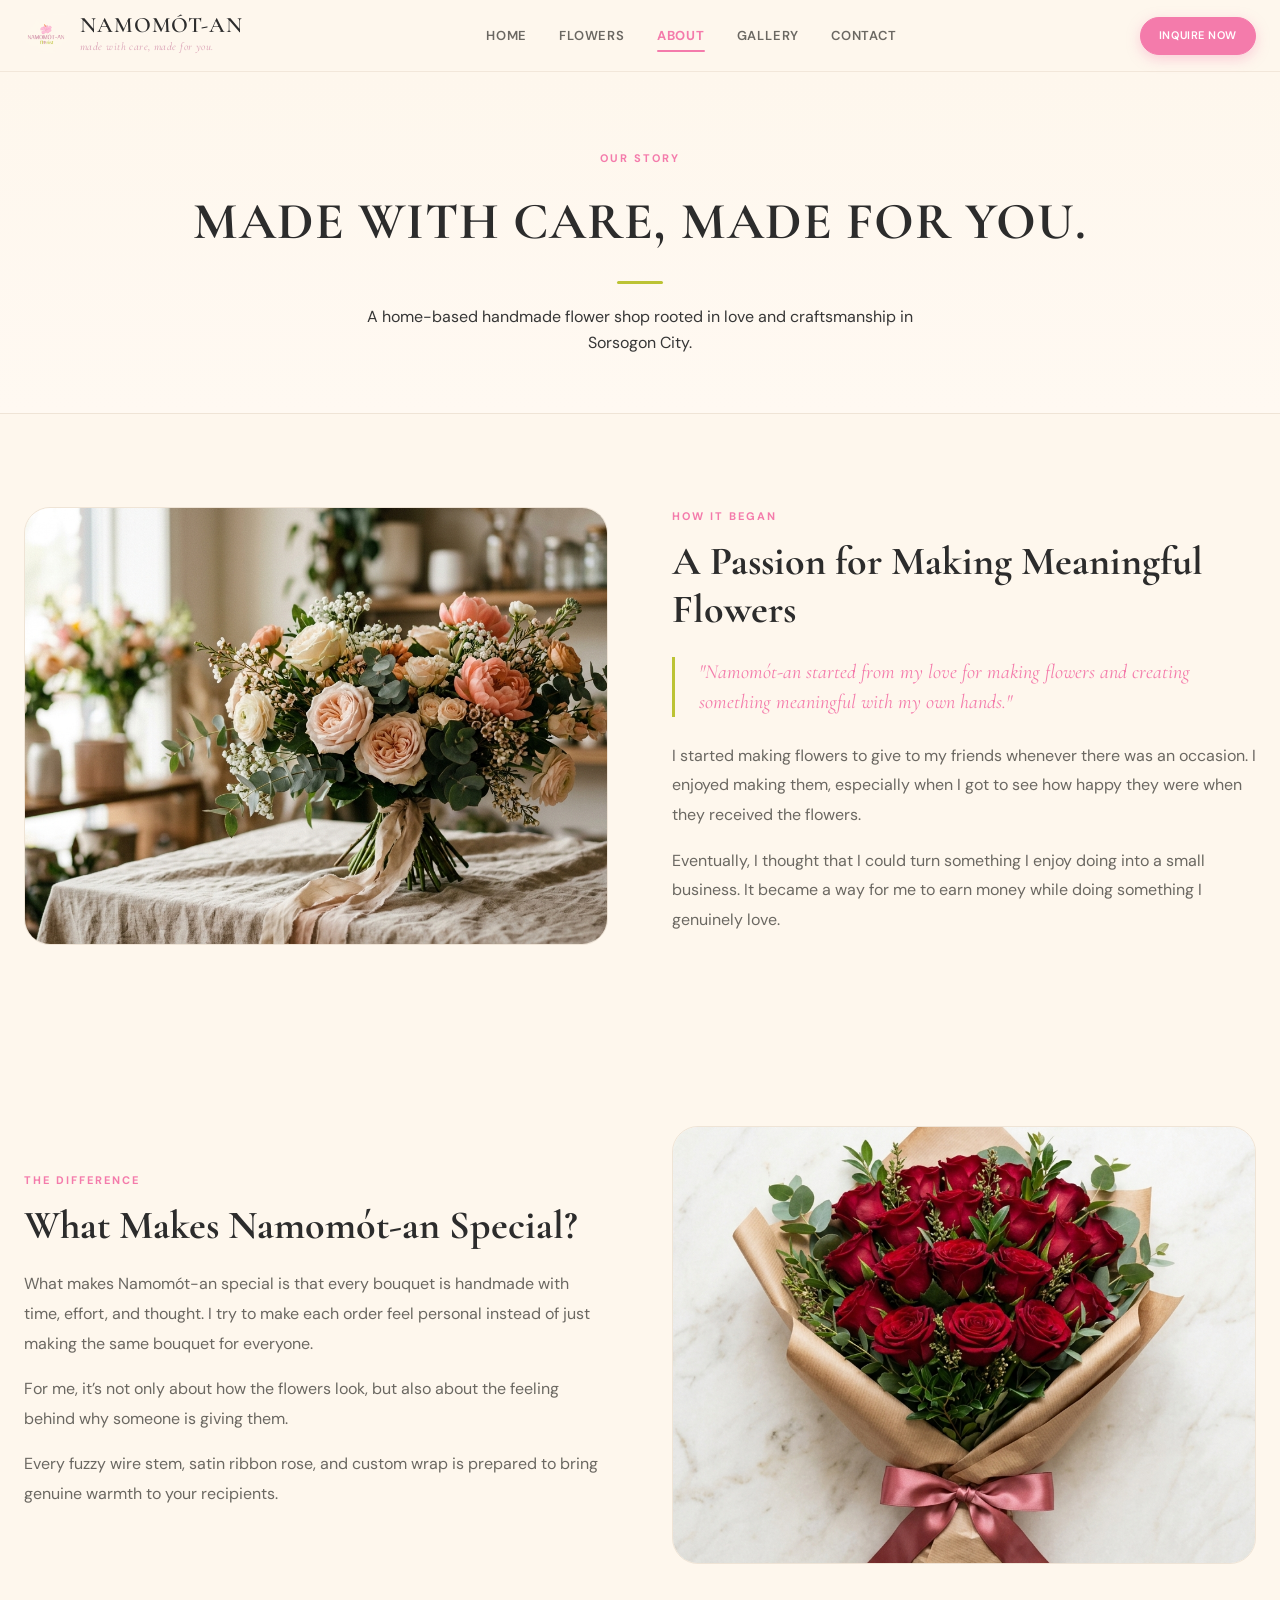
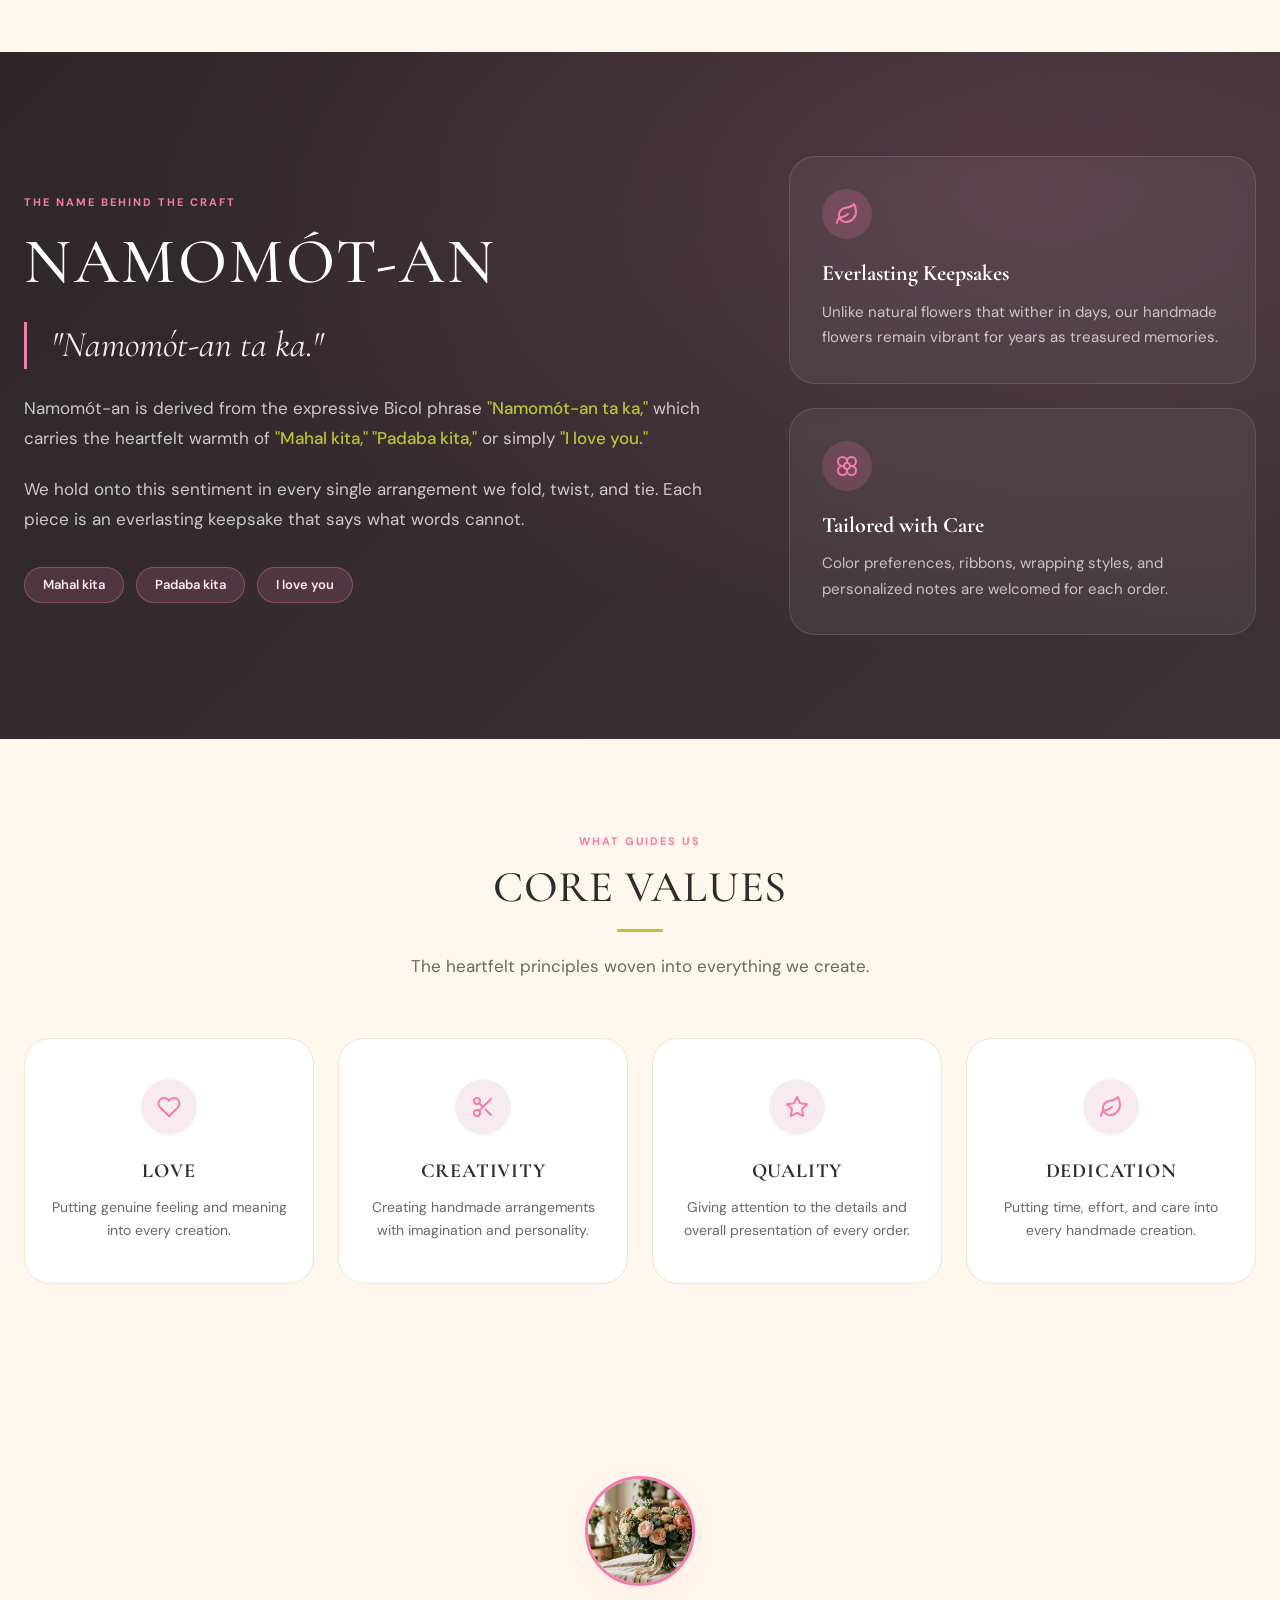
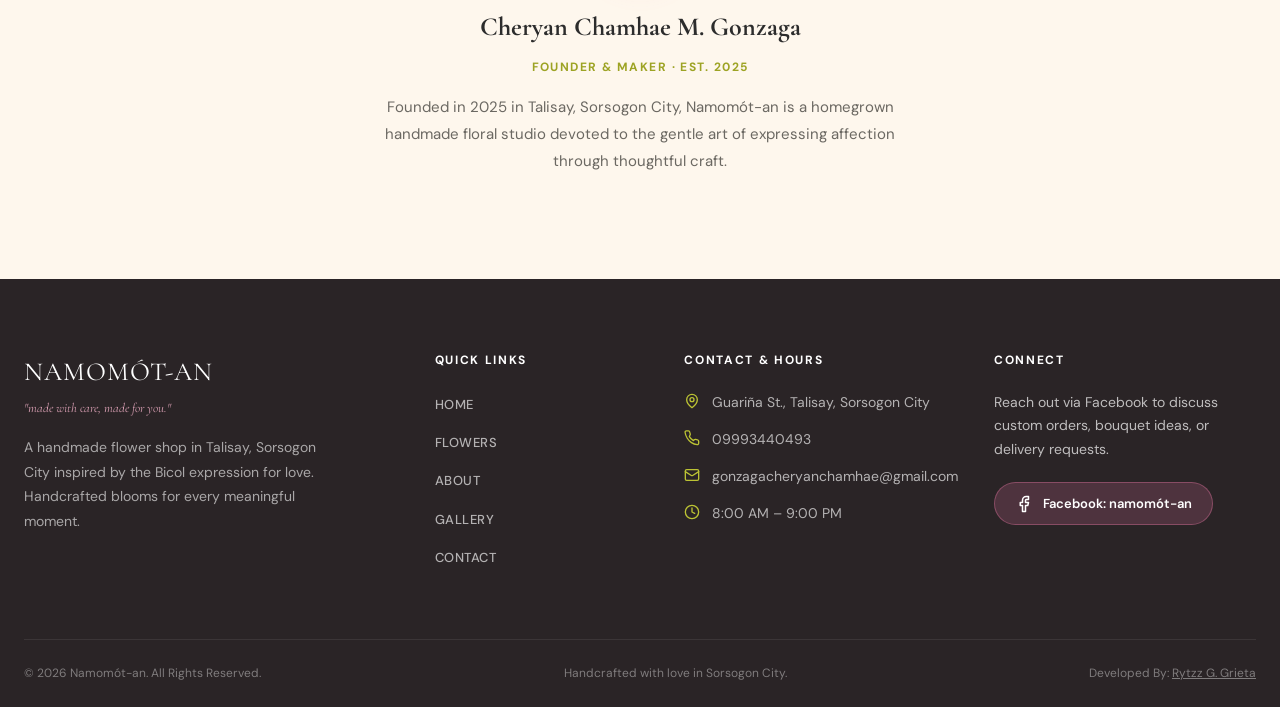
==== commit 07cd4c5f: "Remove mission and vision, update categories to ribbon satin, fuzzy wire, artificial, and pot" ====
--- a/about.html
+++ b/about.html
@@ -144,23 +144,6 @@
     </div>
   </section>
 
-  <section class="section mission-vision-section">
-    <div class="container">
-      <div class="mission-vision-grid">
-        <div class="mv-card fade-in">
-          <span class="mv-badge">OUR PURPOSE</span>
-          <h3 class="mv-title">OUR MISSION</h3>
-          <p class="mv-text">"To create meaningful and beautiful flowers that help people express their love, appreciation, and special feelings in a simple and heartfelt way."</p>
-        </div>
-        <div class="mv-card fade-in">
-          <span class="mv-badge">OUR ASPIRATION</span>
-          <h3 class="mv-title">OUR VISION</h3>
-          <p class="mv-text">"To grow Namom&oacute;t-an into a trusted flower brand known for handmade flowers, thoughtful designs, and the love put into every order."</p>
-        </div>
-      </div>
-    </div>
-  </section>
-
   <section class="section values-section">
     <div class="container">
       <div class="section-head text-center fade-in">
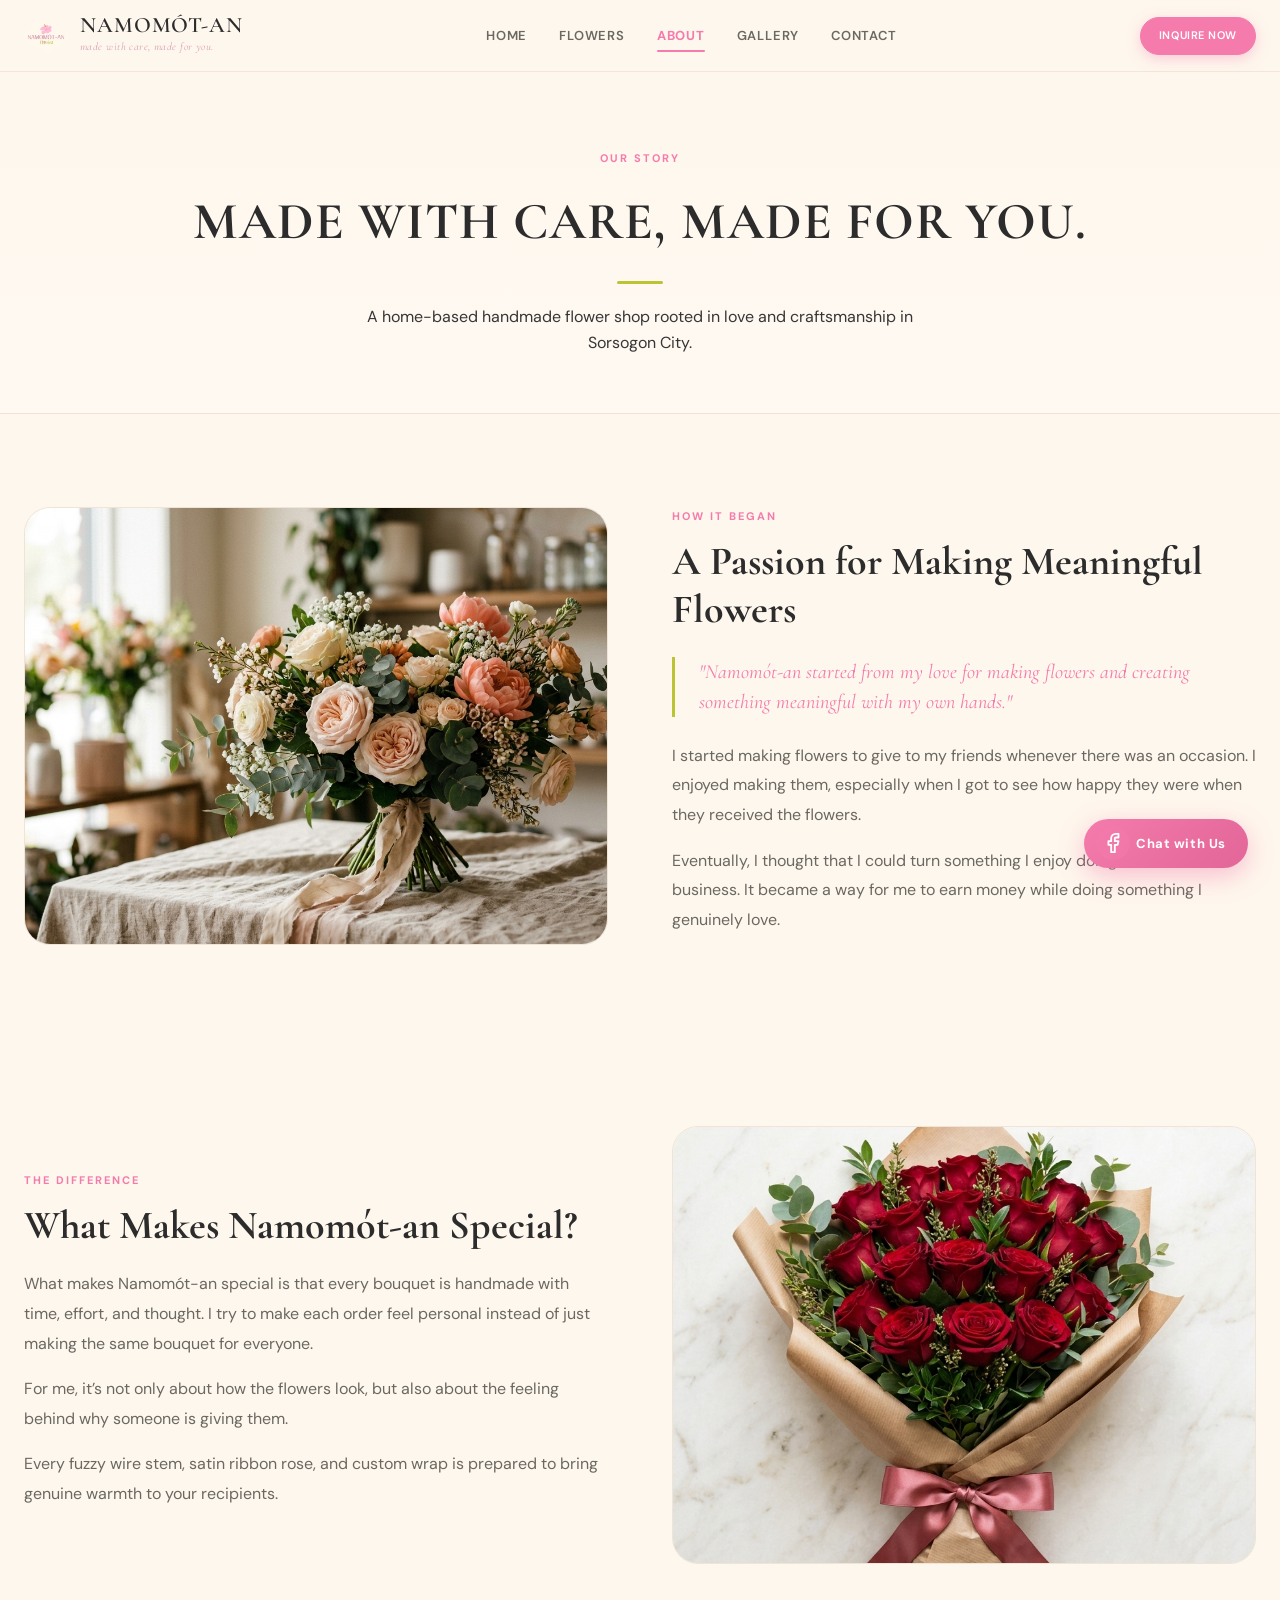
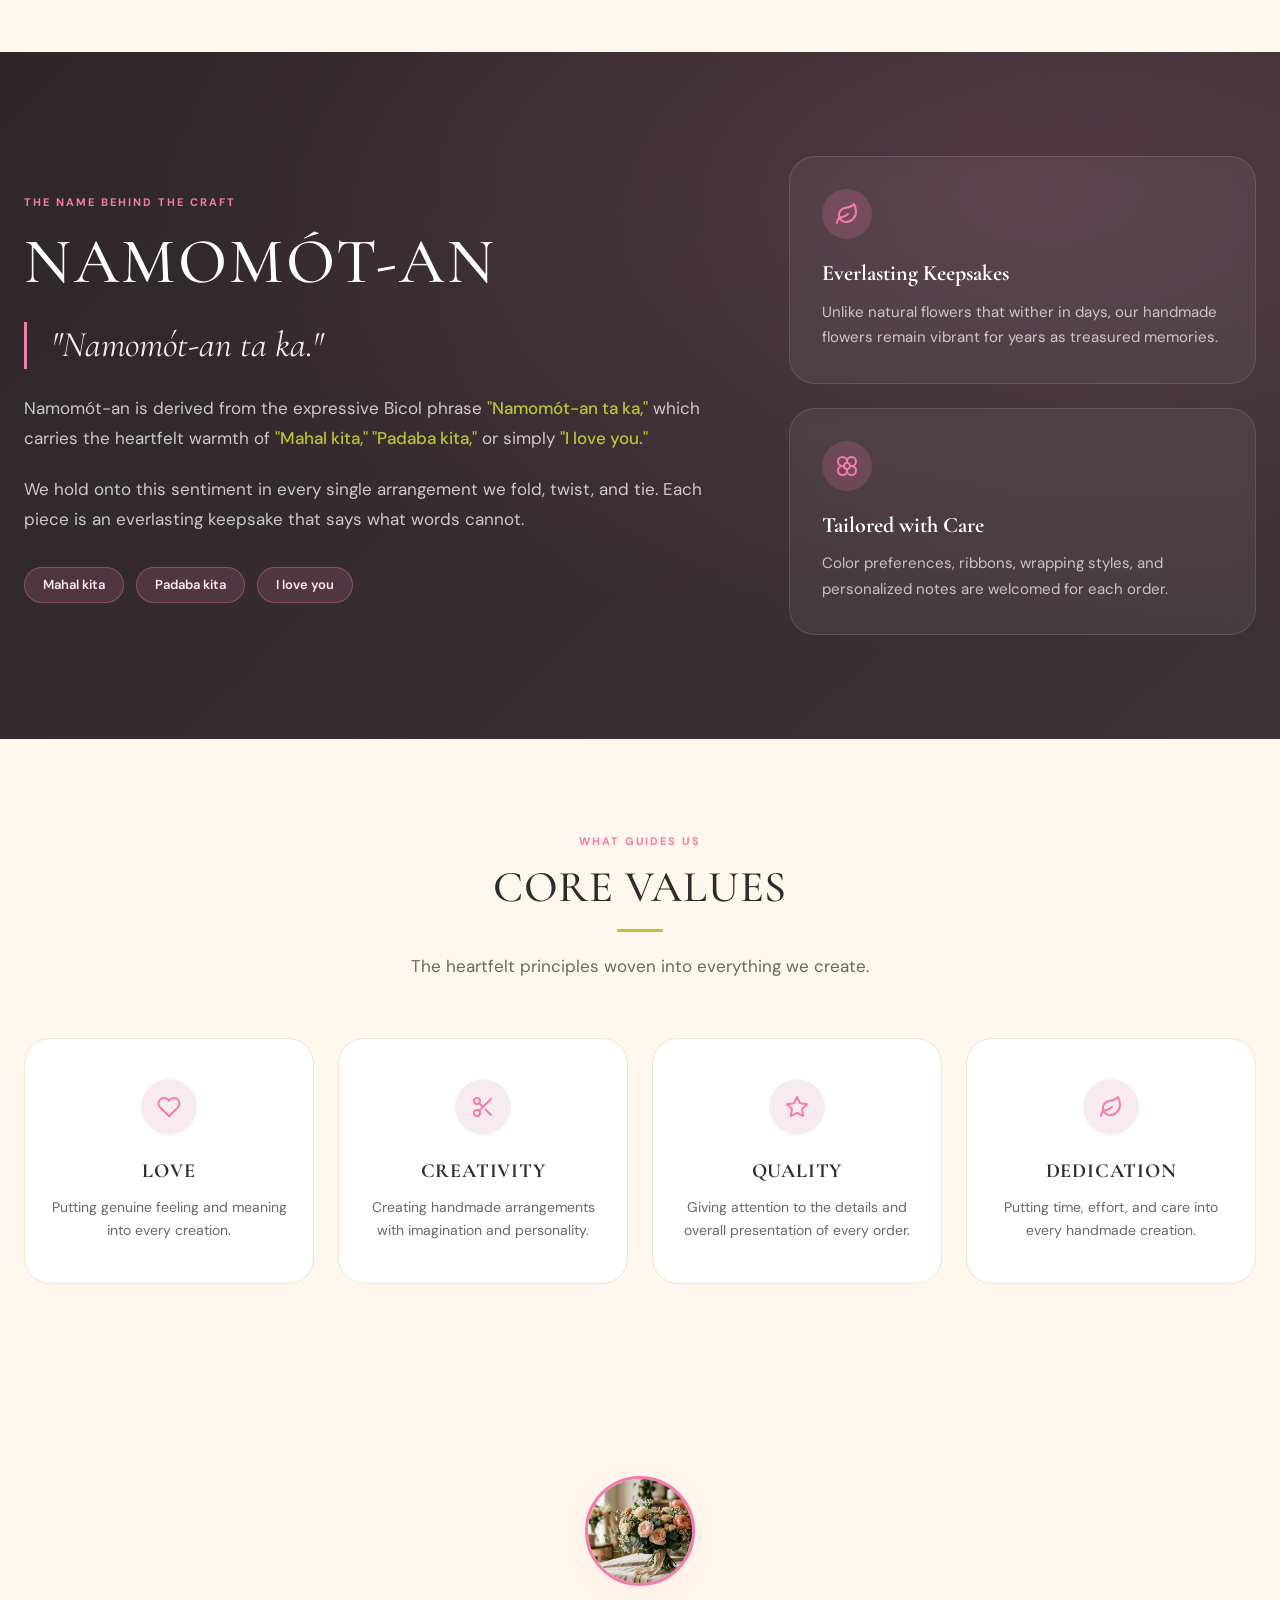
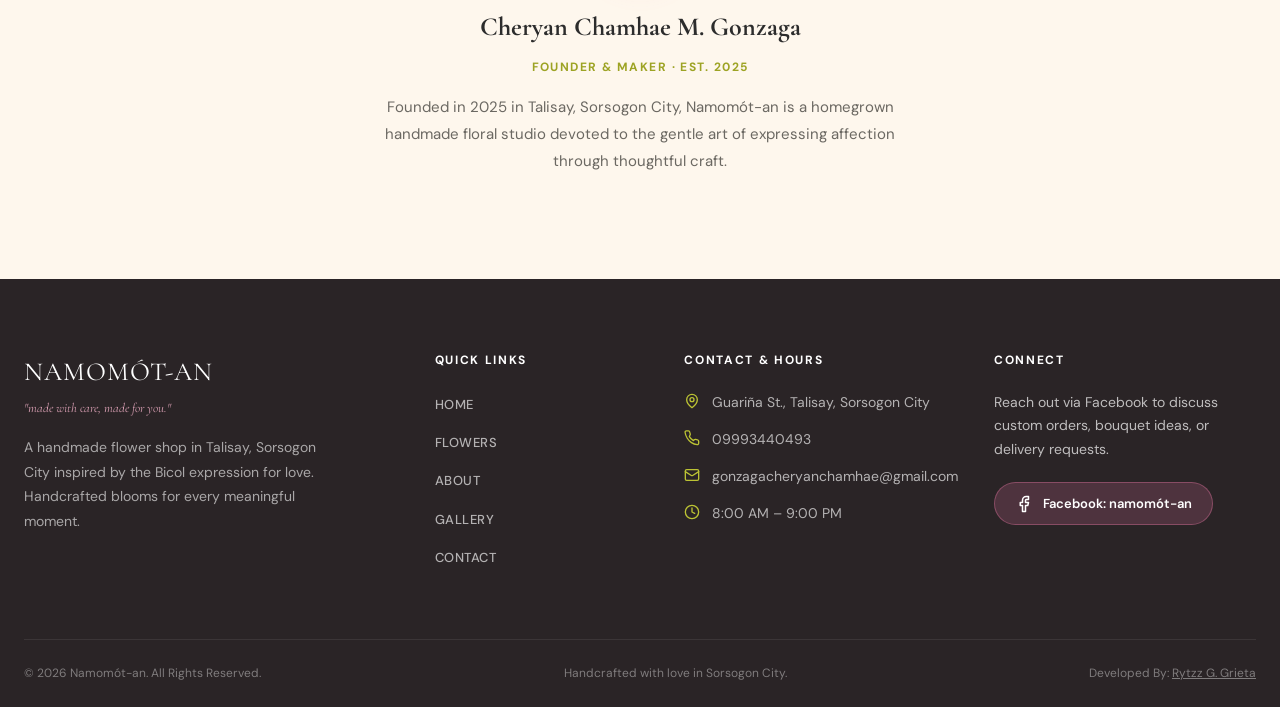
==== commit a586b67c: "Enhance UI/UX with editorial hero atelier, craftsmanship showcase, curved occasion tiles, catalog li" ====
--- a/about.html
+++ b/about.html
@@ -256,6 +256,14 @@
   </div>
 </footer>
 
+<a href="https://www.facebook.com/profile.php?id=61573737929854" target="_blank" rel="noopener noreferrer" class="floating-messenger-fab" aria-label="Chat with us on Facebook Messenger">
+  <span class="fab-icon-wrap">
+    <span class="fab-pulse-ring" aria-hidden="true"></span>
+    <svg aria-hidden="true"><use href="#icon-facebook"/></svg>
+  </span>
+  <span class="fab-text">Chat with Us</span>
+</a>
+
 <script src="js/main.js"></script>
 </body>
 </html>
--- a/css/style.css
+++ b/css/style.css
@@ -1,4 +1,4 @@
-@import url('https://fonts.googleapis.com/css2?family=Cormorant+Garamond:ital,wght@0,300;0,400;0,500;0,600;1,300;1,400;1,500&family=DM+Sans:ital,wght@0,300;0,400;0,500;0,600;1,400&display=swap');
+@import url('https://fonts.googleapis.com/css2?family=Cormorant+Garamond:ital,wght@0,300;0,400;0,500;0,600;1,300;1,400;1,500&family=DM+Sans:ital,wght@0,300;0,400;0,500;0,600;0,700;1,400&display=swap');
 
 :root {
   --color-primary-pink: #F47BAB;
@@ -110,9 +110,10 @@
 
 .page-main{padding-top:var(--header-height)}
 
-.hero-section{background:linear-gradient(180deg, var(--color-warm-cream) 0%, #FFF9F2 100%);border-bottom:1px solid var(--color-border)}
-.hero-grid{display:grid;grid-template-columns:1.15fr 0.85fr;min-height:min(720px, calc(90vh - var(--header-height)));align-items:stretch}
-.hero-content{padding:3.5rem 3rem 3.5rem max(2rem,calc((100vw - 1280px)/2 + 1.5rem));display:flex;flex-direction:column;justify-content:center}
+.hero-section{position:relative;overflow:hidden;background:linear-gradient(180deg, var(--color-warm-cream) 0%, #FFF9F2 100%);border-bottom:1px solid var(--color-border)}
+.hero-watermark{position:absolute;top:10%;left:50%;transform:translateX(-50%);font-family:var(--font-heading);font-style:italic;font-size:clamp(4.5rem,14vw,13rem);color:rgba(217,159,179,0.08);white-space:nowrap;pointer-events:none;user-select:none;z-index:0;line-height:1}
+.hero-grid{display:grid;grid-template-columns:1.1fr 0.9fr;min-height:min(740px, calc(92vh - var(--header-height)));align-items:center;position:relative;z-index:1}
+.hero-content{padding:3.5rem 2.5rem 3.5rem max(2rem,calc((100vw - 1280px)/2 + 1.5rem));display:flex;flex-direction:column;justify-content:center}
 .hero-tagline{display:inline-block;font-family:var(--font-heading);font-style:italic;font-size:clamp(1.125rem,2vw,1.5rem);color:var(--color-dusty-pink);margin-bottom:0.875rem;letter-spacing:0.02em}
 .hero-title{font-family:var(--font-heading);font-size:clamp(2.75rem,5.5vw,4.5rem);font-weight:500;color:var(--color-charcoal);line-height:1;margin-bottom:1.125rem;letter-spacing:0.04em}
 .hero-support{font-size:1.0625rem;color:var(--color-muted);line-height:1.75;margin-bottom:1.75rem;max-width:480px}
@@ -122,9 +123,15 @@
 .hero-meaning-pills{display:flex;flex-wrap:wrap;gap:0.5rem}
 .meaning-pill{display:inline-block;font-size:0.75rem;font-weight:600;padding:0.25rem 0.75rem;background-color:var(--color-dusty-pink-light);color:var(--color-charcoal);border-radius:var(--radius-full);border:1px solid rgba(217,159,179,0.3)}
 
-.hero-img-wrap{position:relative;height:100%;min-height:420px;max-height:720px;overflow:hidden;background-color:#F5EDE2}
-.hero-img-wrap img{width:100%;height:100%;object-fit:cover;object-position:center center}
-.hero-img-badge{position:absolute;bottom:1.75rem;left:1.75rem;display:inline-flex;align-items:center;gap:0.5rem;padding:0.5rem 1.125rem;background-color:rgba(255,255,255,0.92);backdrop-filter:blur(8px);border-radius:var(--radius-full);font-size:0.75rem;font-weight:700;letter-spacing:0.06em;text-transform:uppercase;color:var(--color-charcoal);box-shadow:var(--shadow-md);border:1px solid var(--color-border)}
+.hero-visual-atelier{position:relative;display:flex;align-items:center;justify-content:center;padding:2.5rem 2rem 3rem;height:100%;min-height:500px}
+.hero-arch-frame{width:100%;max-width:440px;height:520px;border-radius:220px 220px var(--radius-xl) var(--radius-xl);overflow:hidden;border:4px solid white;box-shadow:0 18px 45px rgba(44,44,44,0.12);background-color:#F5EDE2;position:relative}
+.hero-arch-frame img{width:100%;height:100%;object-fit:cover;display:block;transition:transform var(--transition-slow)}
+.hero-visual-atelier:hover .hero-arch-frame img{transform:scale(1.04)}
+.hero-polaroid-frame{position:absolute;bottom:1.5rem;left:0.5rem;background-color:white;padding:0.6rem 0.6rem 1.1rem;border-radius:var(--radius-md);box-shadow:0 14px 34px rgba(44,44,44,0.18);border:1px solid var(--color-border);transform:rotate(-6deg);transition:transform var(--transition-base),box-shadow var(--transition-base);z-index:3;width:150px}
+.hero-polaroid-frame:hover{transform:rotate(0deg) scale(1.05);box-shadow:0 20px 40px rgba(44,44,44,0.22)}
+.hero-polaroid-frame img{width:100%;aspect-ratio:1;object-fit:cover;border-radius:var(--radius-sm);display:block}
+.hero-polaroid-caption{display:block;text-align:center;font-family:var(--font-heading);font-style:italic;font-size:0.8125rem;color:var(--color-charcoal);margin-top:0.45rem;font-weight:600}
+.hero-img-badge{position:absolute;top:2.5rem;right:1rem;display:inline-flex;align-items:center;gap:0.5rem;padding:0.6rem 1.2rem;background-color:rgba(255,255,255,0.92);backdrop-filter:blur(10px);-webkit-backdrop-filter:blur(10px);border-radius:var(--radius-full);font-size:0.75rem;font-weight:700;letter-spacing:0.06em;text-transform:uppercase;color:var(--color-charcoal);box-shadow:0 8px 24px rgba(44,44,44,0.1);border:1px solid var(--color-border);z-index:3}
 .hero-img-badge svg{color:var(--color-lime-green-dark)}
 
 .favorites-section{background-color:white}
@@ -132,18 +139,18 @@
 .favorites-grid{grid-template-columns:repeat(auto-fit,minmax(280px,360px));justify-content:center;max-width:780px;margin-inline:auto}
 .product-card{background-color:var(--color-warm-cream);border-radius:var(--radius-xl);overflow:hidden;border:1px solid var(--color-border);transition:transform var(--transition-base),box-shadow var(--transition-base),border-color var(--transition-base);display:flex;flex-direction:column}
 .product-card:hover{transform:translateY(-5px);box-shadow:var(--shadow-md);border-color:var(--color-dusty-pink)}
-.product-card-img{position:relative;overflow:hidden;aspect-ratio:4/5;background-color:#F5EDE2}
-.product-card-img img{width:100%;height:100%;object-fit:cover;transition:transform var(--transition-slow)}
+.product-card-img{position:relative;aspect-ratio:4/5;background-color:#F5EDE2}
+.product-card-img img{width:100%;height:100%;object-fit:cover;transition:transform var(--transition-slow);display:block}
 .product-card:hover .product-card-img img{transform:scale(1.06)}
-.product-card-body{padding:1.5rem;display:flex;flex-direction:column;flex:1}
-.product-card-cat{font-size:0.6875rem;font-weight:700;letter-spacing:0.14em;text-transform:uppercase;color:var(--color-lime-green-dark);margin-bottom:0.5rem}
+.product-card-price{position:absolute;bottom:0;left:1rem;transform:translateY(50%);z-index:3;font-family:var(--font-body);font-size:1.125rem;font-weight:700;color:var(--color-primary-pink);letter-spacing:-0.01em;display:inline-flex;align-items:center;line-height:1;background-color:white;border:1.5px solid rgba(244,123,171,0.4);padding:0.45rem 1.15rem;border-radius:var(--radius-full);box-shadow:0 4px 14px rgba(244,123,171,0.22)}
+.product-card-body{padding:1.75rem 1.25rem 1.25rem;display:flex;flex-direction:column;flex:1}
+.product-card-meta-row{display:flex;align-items:center;justify-content:space-between;gap:0.5rem;margin-bottom:0.5rem;flex-wrap:wrap}
+.product-card-cat{font-size:0.6875rem;font-weight:700;letter-spacing:0.14em;text-transform:uppercase;color:var(--color-lime-green-dark)}
+.product-card-avail{font-size:0.6875rem;color:var(--color-muted);font-weight:500}
 .product-card-title{font-family:var(--font-heading);font-size:1.375rem;font-weight:500;color:var(--color-charcoal);margin-bottom:0.5rem;line-height:1.25}
 .product-card-title a{transition:color var(--transition-fast)}
 .product-card-title a:hover{color:var(--color-primary-pink)}
 .product-card-desc{font-size:0.875rem;color:var(--color-muted);line-height:1.65;margin-bottom:1rem;flex:1}
-.product-card-price-row{display:flex;align-items:baseline;justify-content:space-between;gap:0.75rem;margin-bottom:1.25rem;flex-wrap:wrap}
-.product-card-price{font-family:var(--font-heading);font-size:1.125rem;font-weight:600;color:var(--color-primary-pink)}
-.product-card-avail{font-size:0.75rem;color:var(--color-muted);font-weight:500}
 .product-card-actions{display:flex;gap:0.625rem;padding-top:1rem;border-top:1px solid var(--color-border)}
 .product-card-actions .btn{flex:1;min-width:0;padding:0.625rem 0.75rem;font-size:0.6875rem}
 
@@ -163,17 +170,29 @@
 .story-card-title{font-family:var(--font-heading);font-size:1.375rem;color:white;margin-bottom:0.5rem}
 .story-card-desc{font-size:0.9375rem;color:rgba(255,255,255,0.7);line-height:1.7}
 
+.craft-process-section{background-color:white;position:relative}
+.craft-steps-grid{display:grid;grid-template-columns:repeat(3,1fr);gap:2rem}
+.craft-step-card{background-color:var(--color-warm-cream);border:1px solid var(--color-border);border-radius:var(--radius-xl);padding:2rem;position:relative;display:flex;flex-direction:column;transition:transform var(--transition-base),box-shadow var(--transition-base),border-color var(--transition-base)}
+.craft-step-card:hover{transform:translateY(-6px);border-color:var(--color-primary-pink);box-shadow:var(--shadow-md)}
+.craft-step-num{position:absolute;top:1.25rem;right:1.5rem;font-family:var(--font-heading);font-size:2.5rem;font-weight:700;color:rgba(217,159,179,0.35);line-height:1}
+.craft-step-img{width:100%;aspect-ratio:16/10;border-radius:var(--radius-lg);overflow:hidden;background-color:#F5EDE2;margin-bottom:1.5rem}
+.craft-step-img img{width:100%;height:100%;object-fit:cover;transition:transform var(--transition-slow)}
+.craft-step-card:hover .craft-step-img img{transform:scale(1.06)}
+.craft-step-tag{display:inline-block;font-size:0.6875rem;font-weight:700;letter-spacing:0.14em;text-transform:uppercase;color:var(--color-lime-green-dark);margin-bottom:0.5rem}
+.craft-step-title{font-family:var(--font-heading);font-size:1.375rem;font-weight:500;color:var(--color-charcoal);margin-bottom:0.5rem}
+.craft-step-desc{font-size:0.875rem;color:var(--color-muted);line-height:1.7}
+
 .occasions-section{background-color:var(--color-warm-cream)}
 .occasion-grid{display:grid;grid-template-columns:repeat(5,1fr);gap:1.25rem}
 .occasion-card{display:flex;flex-direction:column;align-items:center;text-align:center;background-color:white;border-radius:var(--radius-xl);padding:1.25rem 1rem;border:1px solid var(--color-border);transition:all var(--transition-base)}
 .occasion-card:hover{transform:translateY(-4px);border-color:var(--color-primary-pink);box-shadow:var(--shadow-md)}
-.occasion-card-img{width:100%;aspect-ratio:1;border-radius:var(--radius-lg);overflow:hidden;background-color:#F5EDE2;margin-bottom:1rem}
+.occasion-card-img{width:100%;aspect-ratio:3/4;border-radius:120px 120px var(--radius-md) var(--radius-md);overflow:hidden;background-color:#F5EDE2;margin-bottom:1rem;position:relative}
 .occasion-card-img img{width:100%;height:100%;object-fit:cover;transition:transform var(--transition-slow)}
 .occasion-card:hover .occasion-card-img img{transform:scale(1.08)}
 .occasion-card-title{font-family:var(--font-heading);font-size:1.125rem;font-weight:500;color:var(--color-charcoal);margin-bottom:0.35rem}
 .occasion-card-desc{font-size:0.75rem;color:var(--color-muted);line-height:1.5;margin-bottom:1rem;flex:1}
-.occasion-card-btn{font-size:0.6875rem;font-weight:700;letter-spacing:0.06em;color:var(--color-primary-pink);text-transform:uppercase;transition:color var(--transition-fast)}
-.occasion-card:hover .occasion-card-btn{color:var(--color-lime-green-dark)}
+.occasion-card-btn{font-size:0.6875rem;font-weight:700;letter-spacing:0.06em;color:var(--color-primary-pink);text-transform:uppercase;transition:all var(--transition-fast);display:inline-flex;align-items:center;gap:0.3rem}
+.occasion-card:hover .occasion-card-btn{color:var(--color-lime-green-dark);transform:translateX(2px)}
 
 .why-section{background-color:white}
 .why-cards-grid{display:grid;grid-template-columns:repeat(4,1fr);gap:1.5rem}
@@ -227,6 +246,16 @@
 .page-hero{background:linear-gradient(180deg, var(--color-warm-cream) 0%, #FFF9F2 100%);padding:4.5rem 0 3.5rem;border-bottom:1px solid var(--color-border);text-align:center}
 .page-hero h1{font-family:var(--font-heading);font-size:clamp(2.25rem,4.5vw,3.25rem);color:var(--color-charcoal);letter-spacing:0.02em}
 
+.catalog-toolbar{max-width:640px;margin:0 auto 1.75rem;display:flex;flex-direction:column;align-items:center;gap:0.75rem}
+.catalog-search-wrap{position:relative;width:100%}
+.catalog-search-wrap svg{position:absolute;left:1.15rem;top:50%;transform:translateY(-50%);color:var(--color-dusty-pink);pointer-events:none}
+.catalog-search-input{width:100%;padding:0.85rem 2.75rem 0.85rem 3rem;background-color:white;border:1.5px solid var(--color-border);border-radius:var(--radius-full);font-size:0.9375rem;color:var(--color-charcoal);box-shadow:0 4px 16px rgba(44,44,44,0.04);transition:border-color var(--transition-fast),box-shadow var(--transition-fast);outline:none}
+.catalog-search-input:focus{border-color:var(--color-primary-pink);box-shadow:0 6px 20px rgba(244,123,171,0.18)}
+.catalog-search-clear{position:absolute;right:0.85rem;top:50%;transform:translateY(-50%);display:none;align-items:center;justify-content:center;width:28px;height:28px;border-radius:var(--radius-full);background-color:var(--color-dusty-pink-light);color:var(--color-charcoal);font-size:0.75rem;transition:background-color var(--transition-fast)}
+.catalog-search-clear:hover{background-color:var(--color-primary-pink);color:white}
+.catalog-count-badge{font-size:0.8125rem;color:var(--color-muted);font-weight:500}
+.catalog-count-badge strong{color:var(--color-primary-pink);font-weight:700}
+
 .filter-bar{display:flex;flex-wrap:wrap;gap:0.5rem;justify-content:center;margin-bottom:2.5rem}
 .filter-btn{padding:0.5rem 1.125rem;border-radius:var(--radius-full);border:1px solid var(--color-border);background-color:white;font-size:0.75rem;font-weight:700;letter-spacing:0.06em;text-transform:uppercase;color:var(--color-muted);transition:all var(--transition-fast);cursor:pointer}
 .filter-btn:hover{border-color:var(--color-primary-pink);color:var(--color-primary-pink)}
@@ -246,7 +275,7 @@
 .thumb-btn.active{border-color:var(--color-primary-pink)}
 .thumb-btn img{width:100%;height:100%;object-fit:cover}
 .product-detail-name{font-family:var(--font-heading);font-size:clamp(2rem,3.5vw,2.75rem);color:var(--color-charcoal);line-height:1.15;margin-bottom:0.75rem}
-.product-detail-price{font-family:var(--font-heading);font-size:1.5rem;font-weight:600;color:var(--color-primary-pink);margin-bottom:1.25rem}
+.product-detail-price{display:inline-flex;align-items:center;font-family:var(--font-body);font-size:1.875rem;font-weight:700;color:var(--color-primary-pink);letter-spacing:-0.01em;background-color:rgba(244,123,171,0.12);border:1px solid rgba(244,123,171,0.3);padding:0.45rem 1.4rem;border-radius:var(--radius-full);margin-bottom:1.5rem;line-height:1}
 .product-detail-desc{font-size:1rem;color:var(--color-muted);line-height:1.8;margin-bottom:2rem}
 .product-specs-table{background-color:white;border-radius:var(--radius-lg);border:1px solid var(--color-border);overflow:hidden;margin-bottom:2rem}
 .spec-row{display:flex;justify-content:space-between;gap:0.75rem;padding:0.875rem 1.25rem;border-bottom:1px solid var(--color-border);font-size:0.875rem;flex-wrap:wrap}
@@ -341,4 +370,17 @@
 .footer-contact-item a:hover{color:var(--color-primary-pink)}
 .footer-social-link{display:inline-flex;align-items:center;gap:0.625rem;padding:0.625rem 1.25rem;border-radius:var(--radius-full);background:rgba(244,123,171,0.18);border:1px solid rgba(244,123,171,0.35);color:white;font-size:0.8125rem;font-weight:600;transition:all var(--transition-fast)}
 .footer-social-link:hover{background:var(--color-primary-pink);color:white}
-.footer-bottom{display:flex;justify-content:space-between;align-items:center;gap:1rem;padding-block:1.5rem;font-size:0.75rem;color:rgba(255,255,255,0.4);flex-wrap:wrap}+.footer-bottom{display:flex;justify-content:space-between;align-items:center;gap:1rem;padding-block:1.5rem;font-size:0.75rem;color:rgba(255,255,255,0.4);flex-wrap:wrap}
+
+.floating-messenger-fab{position:fixed;bottom:2rem;right:2rem;z-index:90;display:inline-flex;align-items:center;gap:0.75rem;background:linear-gradient(135deg, var(--color-primary-pink) 0%, #E26698 100%);color:white;padding:0.85rem 1.4rem 0.85rem 1.15rem;border-radius:var(--radius-full);box-shadow:0 8px 26px rgba(244,123,171,0.45);transition:transform var(--transition-base),box-shadow var(--transition-base);text-decoration:none}
+.floating-messenger-fab:hover{transform:translateY(-4px) scale(1.03);box-shadow:0 12px 32px rgba(244,123,171,0.55);color:white}
+.fab-icon-wrap{position:relative;display:flex;align-items:center;justify-content:center}
+.fab-pulse-ring{position:absolute;inset:-6px;border-radius:var(--radius-full);background-color:rgba(244,123,171,0.6);animation:fabPulse 2.4s cubic-bezier(0.4, 0, 0.6, 1) infinite;pointer-events:none;z-index:0}
+.fab-icon-wrap svg{position:relative;z-index:1;width:22px;height:22px;fill:currentColor}
+.fab-text{font-size:0.8125rem;font-weight:700;letter-spacing:0.04em;white-space:nowrap}
+
+@keyframes fabPulse{
+  0%{transform:scale(0.85);opacity:0.8}
+  50%{transform:scale(1.5);opacity:0}
+  100%{transform:scale(0.85);opacity:0}
+}
--- a/css/responsive.css
+++ b/css/responsive.css
@@ -61,10 +61,27 @@
   .hero-bicol-meaning {
     margin-inline: auto;
   }
-  .hero-img-wrap {
-    height: clamp(260px, 42vw, 420px);
-    min-height: 260px;
-    max-height: 420px;
+  .hero-visual-atelier {
+    padding: 1.5rem 1rem 3rem;
+    min-height: auto;
+  }
+  .hero-arch-frame {
+    max-width: 360px;
+    height: 420px;
+  }
+  .hero-polaroid-frame {
+    width: 120px;
+    bottom: 1rem;
+    left: 1rem;
+  }
+  .hero-img-badge {
+    top: 1.5rem;
+    right: 1.5rem;
+  }
+  .craft-steps-grid {
+    grid-template-columns: 1fr;
+    max-width: 560px;
+    margin-inline: auto;
   }
 
   .story-grid {
@@ -183,7 +200,7 @@
     gap: 1rem;
   }
   .product-card-body {
-    padding: 1rem 0.875rem;
+    padding: 1.5rem 0.875rem 0.875rem;
   }
   .product-card-title {
     font-size: 1.125rem;
@@ -196,6 +213,11 @@
     margin-bottom: 0.75rem;
     font-size: 0.8125rem;
   }
+  .product-card-price {
+    font-size: 1.0625rem;
+    padding: 0.35rem 0.95rem;
+    left: 0.75rem;
+  }
   .product-card-actions {
     flex-direction: column;
     gap: 0.5rem;
@@ -227,8 +249,33 @@
     padding: 0.4rem 0.85rem;
     font-size: 0.75rem;
   }
-  .hero-img-wrap {
-    height: clamp(220px, 60vw, 340px);
+  .hero-arch-frame {
+    max-width: 290px;
+    height: 350px;
+    border-radius: 150px 150px var(--radius-lg) var(--radius-lg);
+  }
+  .hero-polaroid-frame {
+    width: 100px;
+    padding: 0.4rem 0.4rem 0.8rem;
+    left: 0.5rem;
+    bottom: 0.5rem;
+  }
+  .hero-polaroid-caption {
+    font-size: 0.6875rem;
+  }
+  .hero-img-badge {
+    font-size: 0.6875rem;
+    padding: 0.45rem 0.85rem;
+    top: 1rem;
+    right: 0.5rem;
+  }
+  .floating-messenger-fab {
+    bottom: 1.25rem;
+    right: 1.25rem;
+    padding: 0.75rem 1.1rem 0.75rem 0.95rem;
+  }
+  .fab-text {
+    font-size: 0.75rem;
   }
 }
 
@@ -284,10 +331,12 @@
   .hero-actions .btn {
     width: auto;
   }
-  .hero-img-wrap {
-    height: 100%;
+  .hero-visual-atelier {
+    padding: 1rem;
     min-height: 240px;
-    max-height: 400px;
+  }
+  .hero-arch-frame {
+    height: 280px;
   }
   .mobile-nav {
     padding-block: 1rem;
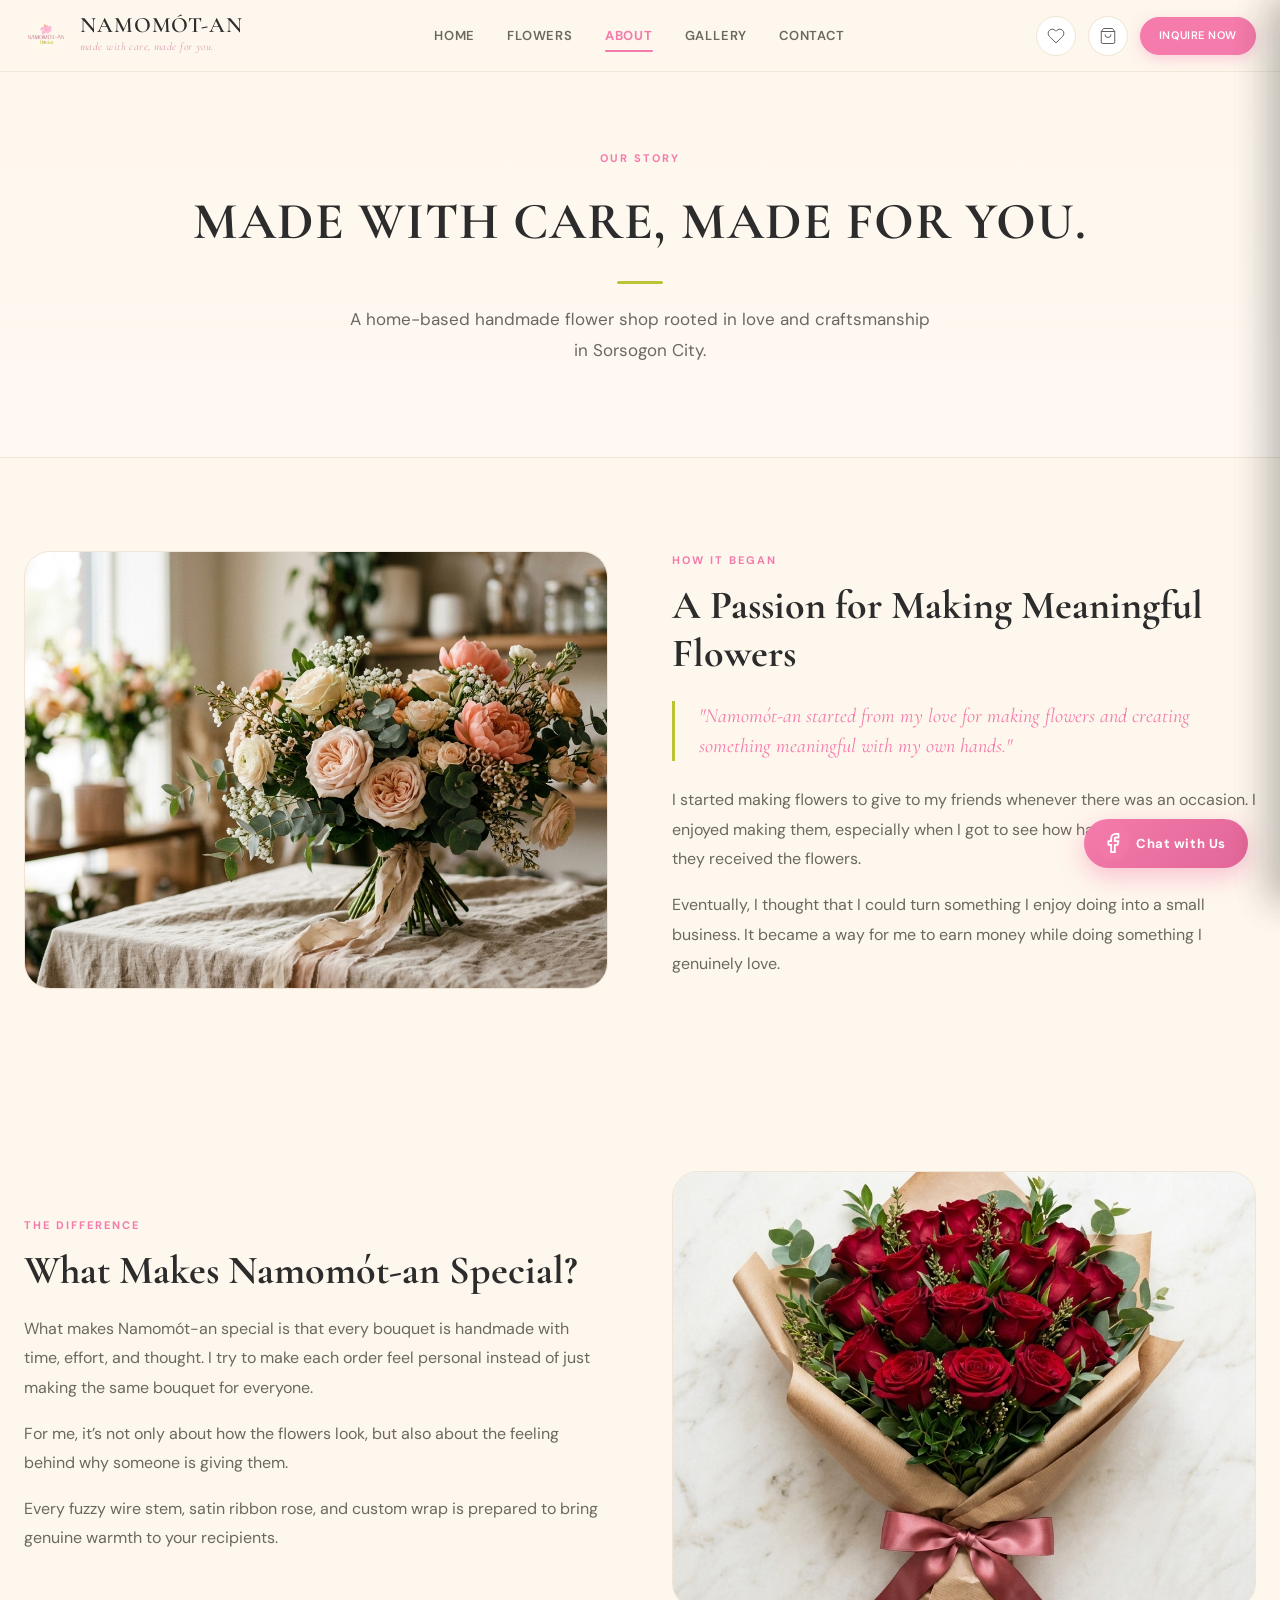
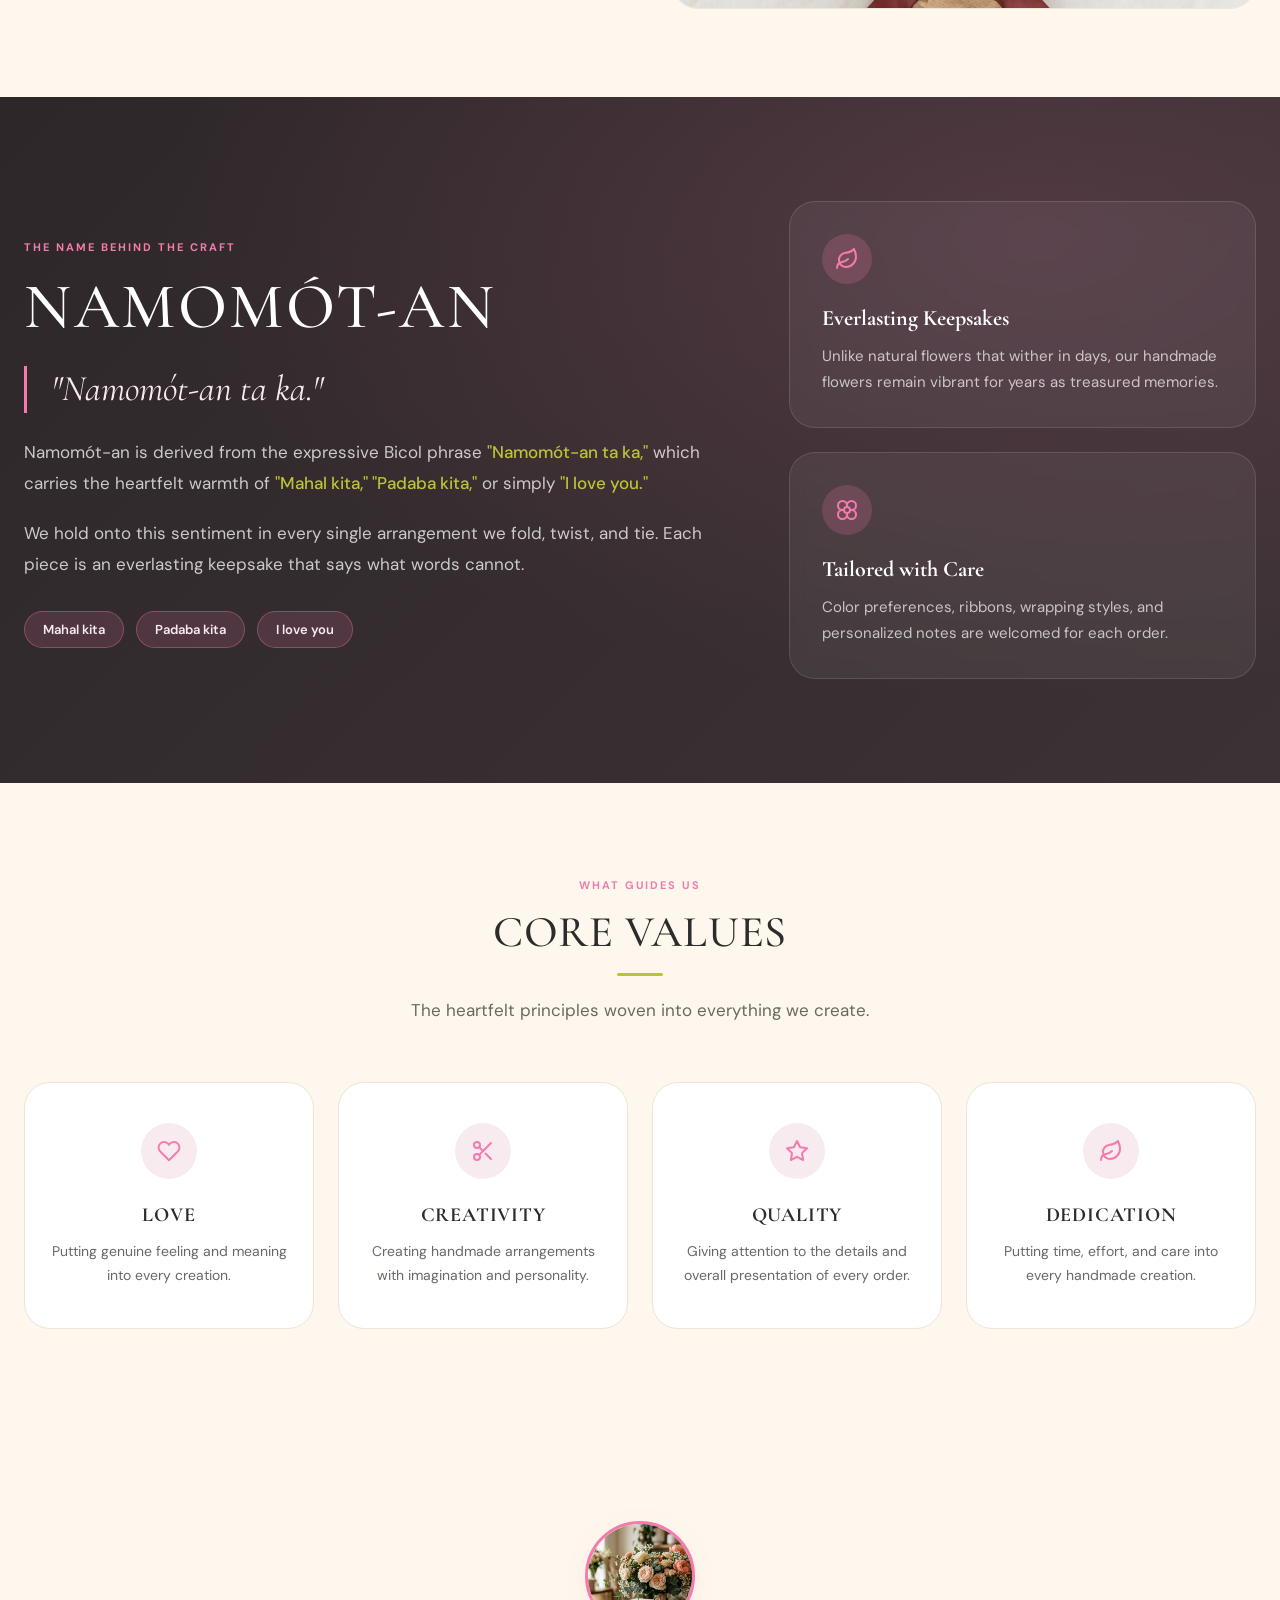
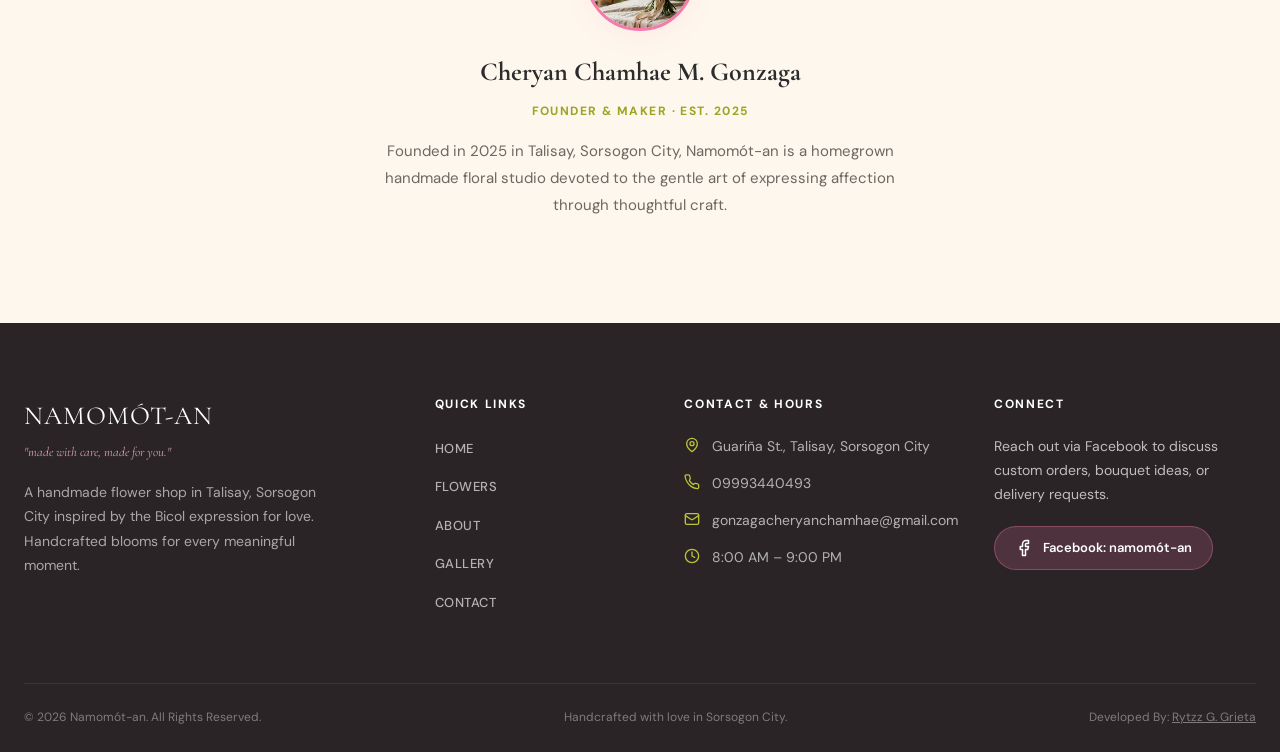
==== commit cfef49df: "Implement 8 major UX transformations: customizer visualizer, cart drawer, smart order builder, and g" ====
--- a/about.html
+++ b/about.html
@@ -43,8 +43,18 @@
       <a href="gallery.html">GALLERY</a>
       <a href="contact.html">CONTACT</a>
     </nav>
-    <div class="header-cta">
-      <a href="contact.html" class="btn btn-primary btn--sm">INQUIRE NOW</a>
+    <div class="header-actions">
+      <button type="button" class="header-action-btn wishlist-open-trigger" aria-label="View Wishlist">
+        <svg viewBox="0 0 24 24"><path d="M20.84 4.61a5.5 5.5 0 0 0-7.78 0L12 5.67l-1.06-1.06a5.5 5.5 0 0 0-7.78 7.78l1.06 1.06L12 21.23l7.78-7.78 1.06-1.06a5.5 5.5 0 0 0 0-7.78z"/></svg>
+        <span class="action-badge wishlist-count-badge" data-count="0"></span>
+      </button>
+      <button type="button" class="header-action-btn cart-open-trigger" aria-label="View Bag">
+        <svg viewBox="0 0 24 24"><path d="M6 2 3 6v14a2 2 0 0 0 2 2h14a2 2 0 0 0 2-2V6l-3-4Z"/><path d="M3 6h18"/><path d="M16 10a4 4 0 0 1-8 0"/></svg>
+        <span class="action-badge cart-count-badge" data-count="0"></span>
+      </button>
+      <div class="header-cta">
+        <a href="contact.html" class="btn btn-primary btn--sm">INQUIRE NOW</a>
+      </div>
     </div>
     <button class="mobile-menu-btn" id="mobile-menu-btn" aria-label="Open navigation menu" aria-expanded="false" aria-controls="mobile-nav">
       <svg width="22" height="22" aria-hidden="true"><use href="#icon-menu"/></svg>
@@ -264,6 +274,56 @@
   <span class="fab-text">Chat with Us</span>
 </a>
 
+<div class="cart-backdrop" id="cart-backdrop" aria-hidden="true"></div>
+<div class="cart-drawer" id="cart-drawer" role="dialog" aria-modal="true" aria-label="Shopping Bag">
+  <div class="cart-header">
+    <div class="cart-title-wrap">
+      <svg width="20" height="20" viewBox="0 0 24 24" fill="none" stroke="currentColor" stroke-width="2" stroke-linecap="round" stroke-linejoin="round"><path d="M6 2 3 6v14a2 2 0 0 0 2 2h14a2 2 0 0 0 2-2V6l-3-4Z"/><path d="M3 6h18"/><path d="M16 10a4 4 0 0 1-8 0"/></svg>
+      <h3 class="cart-title">Your Floral Bag</h3>
+    </div>
+    <button type="button" class="drawer-close" id="cart-close-btn" aria-label="Close Bag">&times;</button>
+  </div>
+  <div class="cart-body" id="cart-drawer-body"></div>
+  <div class="cart-footer">
+    <div class="cart-summary-line">
+      <span>Estimated Subtotal</span>
+      <strong id="cart-subtotal-val" style="color:var(--color-charcoal);font-size:1rem;">₱0</strong>
+    </div>
+    <div class="cart-total-line">
+      <span>Total (Sorsogon Order)</span>
+      <span class="cart-total-val" id="cart-total-val">₱0</span>
+    </div>
+    <button type="button" class="btn btn-primary cart-checkout-btn" id="cart-checkout-btn">
+      <svg width="18" height="18" viewBox="0 0 24 24" fill="currentColor"><path d="M18 2h-3a5 5 0 0 0-5 5v3H7v4h3v8h4v-8h3l1-4h-4V7a1 1 0 0 1 1-1h3z"/></svg>
+      CHECKOUT ON MESSENGER
+    </button>
+    <p class="cart-hint">Order specs &amp; multi-item details will be pre-formatted into your direct chat.</p>
+  </div>
+</div>
+
+<div class="wishlist-backdrop" id="wishlist-backdrop" aria-hidden="true"></div>
+<div class="wishlist-drawer" id="wishlist-drawer" role="dialog" aria-modal="true" aria-label="Saved Wishlist">
+  <div class="wishlist-header">
+    <div class="wishlist-title-wrap">
+      <svg width="20" height="20" viewBox="0 0 24 24" fill="none" stroke="var(--color-primary-pink)" stroke-width="2" stroke-linecap="round" stroke-linejoin="round"><path d="M20.84 4.61a5.5 5.5 0 0 0-7.78 0L12 5.67l-1.06-1.06a5.5 5.5 0 0 0-7.78 7.78l1.06 1.06L12 21.23l7.78-7.78 1.06-1.06a5.5 5.5 0 0 0 0-7.78z"/></svg>
+      <h3 class="wishlist-title">Saved Creations</h3>
+    </div>
+    <button type="button" class="drawer-close" id="wishlist-close-btn" aria-label="Close Wishlist">&times;</button>
+  </div>
+  <div class="wishlist-body" id="wishlist-drawer-body"></div>
+  <div id="wishlist-share-container" style="padding:1rem 1.5rem;border-top:1px solid var(--color-border);background:var(--color-warm-cream);display:none;">
+    <div class="wishlist-share-bar">
+      <span class="wishlist-share-label">
+        <svg width="16" height="16" viewBox="0 0 24 24" fill="none" stroke="currentColor" stroke-width="2" stroke-linecap="round" stroke-linejoin="round"><path d="M4 12v8a2 2 0 0 0 2 2h12a2 2 0 0 0 2-2v-8"/><polyline points="16 6 12 2 8 6"/><line x1="12" y1="2" x2="12" y2="15"/></svg>
+        Share Your Favorites / Drop a Hint
+      </span>
+      <div class="wishlist-share-btns">
+        <button type="button" class="btn btn-primary btn--sm" id="copy-wishlist-hint-btn" style="width:100%;justify-content:center;">Copy Shareable Hint Link</button>
+      </div>
+    </div>
+  </div>
+</div>
+
 <script src="js/main.js"></script>
 </body>
 </html>
--- a/css/style.css
+++ b/css/style.css
@@ -110,29 +110,21 @@
 
 .page-main{padding-top:var(--header-height)}
 
-.hero-section{position:relative;overflow:hidden;background:linear-gradient(180deg, var(--color-warm-cream) 0%, #FFF9F2 100%);border-bottom:1px solid var(--color-border)}
-.hero-watermark{position:absolute;top:10%;left:50%;transform:translateX(-50%);font-family:var(--font-heading);font-style:italic;font-size:clamp(4.5rem,14vw,13rem);color:rgba(217,159,179,0.08);white-space:nowrap;pointer-events:none;user-select:none;z-index:0;line-height:1}
-.hero-grid{display:grid;grid-template-columns:1.1fr 0.9fr;min-height:min(740px, calc(92vh - var(--header-height)));align-items:center;position:relative;z-index:1}
-.hero-content{padding:3.5rem 2.5rem 3.5rem max(2rem,calc((100vw - 1280px)/2 + 1.5rem));display:flex;flex-direction:column;justify-content:center}
-.hero-tagline{display:inline-block;font-family:var(--font-heading);font-style:italic;font-size:clamp(1.125rem,2vw,1.5rem);color:var(--color-dusty-pink);margin-bottom:0.875rem;letter-spacing:0.02em}
-.hero-title{font-family:var(--font-heading);font-size:clamp(2.75rem,5.5vw,4.5rem);font-weight:500;color:var(--color-charcoal);line-height:1;margin-bottom:1.125rem;letter-spacing:0.04em}
-.hero-support{font-size:1.0625rem;color:var(--color-muted);line-height:1.75;margin-bottom:1.75rem;max-width:480px}
-.hero-actions{display:flex;flex-wrap:wrap;gap:1rem;margin-bottom:2rem}
-.hero-bicol-meaning{padding:1.125rem 1.35rem;background-color:white;border-radius:var(--radius-lg);border:1px solid var(--color-border);box-shadow:var(--shadow-sm);max-width:460px}
-.hero-meaning-phrase{font-family:var(--font-heading);font-style:italic;font-size:1.125rem;color:var(--color-primary-pink);margin-bottom:0.5rem}
-.hero-meaning-pills{display:flex;flex-wrap:wrap;gap:0.5rem}
-.meaning-pill{display:inline-block;font-size:0.75rem;font-weight:600;padding:0.25rem 0.75rem;background-color:var(--color-dusty-pink-light);color:var(--color-charcoal);border-radius:var(--radius-full);border:1px solid rgba(217,159,179,0.3)}
-
-.hero-visual-atelier{position:relative;display:flex;align-items:center;justify-content:center;padding:2.5rem 2rem 3rem;height:100%;min-height:500px}
-.hero-arch-frame{width:100%;max-width:440px;height:520px;border-radius:220px 220px var(--radius-xl) var(--radius-xl);overflow:hidden;border:4px solid white;box-shadow:0 18px 45px rgba(44,44,44,0.12);background-color:#F5EDE2;position:relative}
-.hero-arch-frame img{width:100%;height:100%;object-fit:cover;display:block;transition:transform var(--transition-slow)}
-.hero-visual-atelier:hover .hero-arch-frame img{transform:scale(1.04)}
-.hero-polaroid-frame{position:absolute;bottom:1.5rem;left:0.5rem;background-color:white;padding:0.6rem 0.6rem 1.1rem;border-radius:var(--radius-md);box-shadow:0 14px 34px rgba(44,44,44,0.18);border:1px solid var(--color-border);transform:rotate(-6deg);transition:transform var(--transition-base),box-shadow var(--transition-base);z-index:3;width:150px}
-.hero-polaroid-frame:hover{transform:rotate(0deg) scale(1.05);box-shadow:0 20px 40px rgba(44,44,44,0.22)}
-.hero-polaroid-frame img{width:100%;aspect-ratio:1;object-fit:cover;border-radius:var(--radius-sm);display:block}
-.hero-polaroid-caption{display:block;text-align:center;font-family:var(--font-heading);font-style:italic;font-size:0.8125rem;color:var(--color-charcoal);margin-top:0.45rem;font-weight:600}
-.hero-img-badge{position:absolute;top:2.5rem;right:1rem;display:inline-flex;align-items:center;gap:0.5rem;padding:0.6rem 1.2rem;background-color:rgba(255,255,255,0.92);backdrop-filter:blur(10px);-webkit-backdrop-filter:blur(10px);border-radius:var(--radius-full);font-size:0.75rem;font-weight:700;letter-spacing:0.06em;text-transform:uppercase;color:var(--color-charcoal);box-shadow:0 8px 24px rgba(44,44,44,0.1);border:1px solid var(--color-border);z-index:3}
-.hero-img-badge svg{color:var(--color-lime-green-dark)}
+.hero-section{position:relative;background:radial-gradient(ellipse at 70% 50%, #FFF5EB 0%, var(--color-warm-cream) 65%, #FDF4E7 100%);border-bottom:1px solid var(--color-border);overflow:hidden}
+.hero-botanical-container{width:100%;max-width:var(--container-max);margin-inline:auto;padding-inline:1.5rem;display:grid;grid-template-columns:1fr 1fr;min-height:min(680px, calc(88vh - var(--header-height)));align-items:center;gap:3rem}
+.hero-botanical-content{padding-block:3.5rem;display:flex;flex-direction:column;align-items:flex-start;justify-content:center;z-index:2}
+.hero-eyebrow{display:inline-block;font-family:var(--font-body);font-size:0.75rem;font-weight:700;letter-spacing:0.18em;text-transform:uppercase;color:var(--color-primary-pink);margin-bottom:1rem}
+.hero-title{font-family:var(--font-heading);font-size:clamp(2.75rem,5.2vw,4.5rem);font-weight:400;color:var(--color-charcoal);line-height:1.08;letter-spacing:0.02em;margin-bottom:1.35rem}
+.hero-desc{font-size:1.0625rem;color:var(--color-muted);line-height:1.8;margin-bottom:2.25rem;max-width:480px}
+.hero-cta-wrap{margin-bottom:2.25rem}
+.hero-artisan-label{display:inline-flex;align-items:center;gap:0.5rem;font-size:0.6875rem;font-weight:700;letter-spacing:0.14em;text-transform:uppercase;color:var(--color-muted);opacity:0.85}
+.hero-artisan-label svg{color:var(--color-lime-green-dark);flex-shrink:0}
+
+.hero-botanical-visual{position:relative;display:flex;align-items:center;justify-content:center;padding:2rem 1rem;height:100%;min-height:420px}
+.hero-botanical-img-wrap{position:relative;width:100%;max-width:540px;display:flex;align-items:center;justify-content:center}
+.hero-botanical-img-wrap::after{content:'';position:absolute;inset:-10px;pointer-events:none;background:radial-gradient(circle at center, transparent 65%, var(--color-warm-cream) 100%)}
+.hero-botanical-img-wrap img{width:100%;height:auto;max-height:560px;object-fit:contain;display:block;border-radius:var(--radius-xl);filter:drop-shadow(0 14px 28px rgba(44,44,44,0.08));transition:transform var(--transition-slow)}
+.hero-botanical-visual:hover .hero-botanical-img-wrap img{transform:scale(1.02)}
 
 .favorites-section{background-color:white}
 .product-grid{display:grid;grid-template-columns:repeat(auto-fill,minmax(280px,1fr));gap:2rem}
@@ -383,4 +375,169 @@
   0%{transform:scale(0.85);opacity:0.8}
   50%{transform:scale(1.5);opacity:0}
   100%{transform:scale(0.85);opacity:0}
-}+}
+
+.order-modal-backdrop{position:fixed;inset:0;background-color:rgba(44,44,44,0.65);backdrop-filter:blur(8px);-webkit-backdrop-filter:blur(8px);z-index:200;display:none;align-items:center;justify-content:center;padding:1.5rem}
+.order-modal-backdrop.open{display:flex}
+.order-modal-dialog{position:relative;background:white;border-radius:var(--radius-xl);border:1px solid var(--color-border);box-shadow:0 24px 50px rgba(44,44,44,0.22);max-width:480px;width:100%;padding:2.25rem 2rem;text-align:center}
+.order-modal-close{position:absolute;top:1.25rem;right:1.25rem;width:32px;height:32px;border-radius:var(--radius-full);background-color:var(--color-warm-cream);color:var(--color-charcoal);display:flex;align-items:center;justify-content:center;font-size:1.25rem;transition:background-color var(--transition-fast)}
+.order-modal-close:hover{background-color:var(--color-dusty-pink-light);color:var(--color-primary-pink)}
+.order-modal-title{font-family:var(--font-heading);font-size:1.875rem;color:var(--color-charcoal);margin-bottom:0.5rem;line-height:1.2}
+.order-modal-desc{font-size:0.875rem;color:var(--color-muted);line-height:1.6;margin-bottom:1.5rem}
+.order-summary-card{background-color:var(--color-warm-cream);border:1px solid var(--color-border);border-radius:var(--radius-lg);padding:1.25rem;margin-bottom:1.5rem;text-align:left}
+.order-summary-row{display:flex;justify-content:space-between;align-items:center;margin-bottom:0.75rem;font-size:0.9375rem}
+.order-summary-label{color:var(--color-muted);font-weight:500}
+.order-message-preview textarea{width:100%;padding:0.75rem;border:1px solid var(--color-border);border-radius:var(--radius-md);background-color:white;font-size:0.8125rem;color:var(--color-charcoal);line-height:1.6;resize:none;outline:none}
+.order-modal-actions{display:flex;gap:0.75rem;flex-direction:column}
+
+.customizer-section{background-color:white}
+.customizer-card{background-color:var(--color-warm-cream);border:1px solid var(--color-border);border-radius:var(--radius-xl);padding:2.5rem;display:grid;grid-template-columns:1.5fr 1fr;gap:2.5rem;align-items:start}
+.customizer-steps{display:flex;flex-direction:column;gap:1.75rem}
+.customizer-step-title{display:block;font-size:0.75rem;font-weight:700;letter-spacing:0.14em;text-transform:uppercase;color:var(--color-charcoal);margin-bottom:0.75rem}
+.customizer-options{display:flex;flex-wrap:wrap;gap:0.5rem}
+.customizer-opt{padding:0.55rem 1rem;background-color:white;border:1.5px solid var(--color-border);border-radius:var(--radius-full);font-size:0.8125rem;font-weight:600;color:var(--color-muted);transition:all var(--transition-fast);cursor:pointer}
+.customizer-opt:hover{border-color:var(--color-primary-pink);color:var(--color-primary-pink)}
+.customizer-opt.active{background-color:var(--color-primary-pink);border-color:var(--color-primary-pink);color:white;box-shadow:0 4px 12px rgba(244,123,171,0.35)}
+.customizer-summary-box{background-color:white;border:1px solid var(--color-border);border-radius:var(--radius-lg);padding:2rem;display:flex;flex-direction:column;box-shadow:0 8px 24px rgba(44,44,44,0.06)}
+.customizer-summary-header{display:flex;justify-content:space-between;align-items:baseline;padding-bottom:1.25rem;border-bottom:1px solid var(--color-border);margin-bottom:1.25rem}
+.customizer-summary-label{font-size:0.6875rem;font-weight:700;letter-spacing:0.14em;text-transform:uppercase;color:var(--color-muted)}
+.customizer-total-price{font-family:var(--font-heading);font-size:2.25rem;font-weight:600;color:var(--color-primary-pink);line-height:1}
+.customizer-spec-list{display:flex;flex-direction:column;gap:0.75rem;margin-bottom:1.75rem;font-size:0.875rem}
+.customizer-spec-item{display:flex;justify-content:space-between;align-items:center;color:var(--color-muted)}
+.customizer-spec-item strong{color:var(--color-charcoal)}
+
+.flower-matcher-panel{background-color:white;border:1px solid var(--color-border);border-radius:var(--radius-xl);padding:2rem;margin-bottom:2rem;box-shadow:0 6px 20px rgba(44,44,44,0.04)}
+.matcher-header{text-align:center;margin-bottom:1.5rem}
+.matcher-badge{display:inline-block;font-size:0.6875rem;font-weight:700;letter-spacing:0.14em;text-transform:uppercase;color:var(--color-lime-green-dark);margin-bottom:0.5rem}
+.matcher-title{font-family:var(--font-heading);font-size:1.75rem;color:var(--color-charcoal);line-height:1.2;margin-bottom:0.35rem}
+.matcher-desc{font-size:0.875rem;color:var(--color-muted)}
+.matcher-controls{display:flex;flex-wrap:wrap;gap:1rem;align-items:flex-end;justify-content:center}
+.custom-dropdown-wrap{position:relative;display:flex;flex-direction:column;gap:0.35rem;flex:1;min-width:220px;max-width:270px}
+.matcher-label{font-size:0.75rem;font-weight:700;letter-spacing:0.06em;text-transform:uppercase;color:var(--color-charcoal)}
+.custom-dropdown-btn{width:100%;padding:0.75rem 1.15rem;background-color:white;border:1.5px solid var(--color-border);border-radius:var(--radius-full);font-size:0.875rem;font-weight:600;color:var(--color-charcoal);display:flex;align-items:center;justify-content:space-between;gap:0.75rem;box-shadow:0 3px 10px rgba(44,44,44,0.03);transition:all var(--transition-fast);cursor:pointer;outline:none}
+.custom-dropdown-btn:hover{border-color:var(--color-primary-pink);color:var(--color-primary-pink)}
+.custom-dropdown-wrap.open .custom-dropdown-btn{border-color:var(--color-primary-pink);box-shadow:0 0 0 3px rgba(244,123,171,0.15)}
+.custom-dropdown-btn svg{color:var(--color-dusty-pink);transition:transform var(--transition-fast);flex-shrink:0}
+.custom-dropdown-wrap.open .custom-dropdown-btn svg{transform:rotate(180deg);color:var(--color-primary-pink)}
+.custom-dropdown-val{overflow:hidden;text-overflow:ellipsis;white-space:nowrap}
+.custom-dropdown-menu{position:absolute;top:calc(100% + 6px);left:0;right:0;background-color:white;border:1.5px solid var(--color-border);border-radius:var(--radius-lg);box-shadow:0 14px 35px rgba(44,44,44,0.14);padding:0.4rem;z-index:50;display:none;flex-direction:column;gap:0.2rem;max-height:260px;overflow-y:auto}
+.custom-dropdown-wrap.open .custom-dropdown-menu{display:flex}
+.custom-dropdown-item{padding:0.65rem 1rem;border-radius:var(--radius-md);font-size:0.84375rem;color:var(--color-charcoal);cursor:pointer;transition:all var(--transition-fast);font-weight:500}
+.custom-dropdown-item:hover{background-color:var(--color-dusty-pink-light);color:var(--color-primary-pink)}
+.custom-dropdown-item.active{background-color:rgba(244,123,171,0.15);color:var(--color-primary-pink);font-weight:700}
+
+.delivery-checker-box{background-color:white;border:1.5px solid var(--color-border);border-radius:var(--radius-lg);padding:1.35rem;margin-bottom:1.5rem}
+.delivery-checker-header{display:flex;align-items:center;gap:0.5rem;font-size:0.9375rem;color:var(--color-charcoal);margin-bottom:0.35rem}
+.delivery-checker-header svg{color:var(--color-lime-green-dark)}
+.delivery-checker-sub{font-size:0.8125rem;color:var(--color-muted);line-height:1.5;margin-bottom:0.85rem}
+.delivery-checker-form{display:flex;gap:0.5rem}
+.delivery-date-input{padding:0.5rem 0.75rem;border:1px solid var(--color-border);border-radius:var(--radius-md);background-color:var(--color-warm-cream);font-size:0.8125rem;color:var(--color-charcoal);outline:none;flex:1}
+.delivery-date-input:focus{border-color:var(--color-primary-pink);background-color:white}
+.delivery-checker-status{margin-top:0.85rem;padding:0.65rem 1rem;border-radius:var(--radius-md);font-size:0.8125rem;line-height:1.5}
+.delivery-checker-status.available{background-color:rgba(188,195,52,0.18);border:1px solid rgba(188,195,52,0.4);color:var(--color-charcoal)}
+.delivery-checker-status.rush{background-color:rgba(244,123,171,0.18);border:1px solid rgba(244,123,171,0.4);color:var(--color-charcoal)}
+.delivery-checker-status.past{background-color:#FFF5F5;border:1px solid #FFD0D0;color:#C53030}
+
+.header-actions{display:flex;align-items:center;gap:0.75rem}
+.header-action-btn{position:relative;width:40px;height:40px;border-radius:var(--radius-full);background-color:white;border:1.5px solid var(--color-border);display:inline-flex;align-items:center;justify-content:center;color:var(--color-charcoal);transition:all var(--transition-fast);cursor:pointer;outline:none}
+.header-action-btn:hover{border-color:var(--color-primary-pink);color:var(--color-primary-pink);box-shadow:0 3px 10px rgba(244,123,171,0.2)}
+.header-action-btn svg{width:18px;height:18px;stroke:currentColor;fill:none}
+.action-badge{position:absolute;top:-4px;right:-4px;background-color:var(--color-primary-pink);color:white;font-size:0.6875rem;font-weight:700;width:19px;height:19px;border-radius:var(--radius-full);display:flex;align-items:center;justify-content:center;border:2px solid white;line-height:1;transition:transform var(--transition-fast)}
+.action-badge:empty,.action-badge[data-count='0']{display:none}
+
+.toast-msg{position:fixed;bottom:2rem;left:50%;transform:translateX(-50%) translateY(100px);background:rgba(44,44,44,0.92);backdrop-filter:blur(8px);color:white;padding:0.75rem 1.5rem;border-radius:var(--radius-full);font-size:0.875rem;font-weight:600;display:flex;align-items:center;gap:0.6rem;box-shadow:0 8px 24px rgba(44,44,44,0.25);z-index:9999;opacity:0;transition:all var(--transition-base);pointer-events:none}
+.toast-msg.show{transform:translateX(-50%) translateY(0);opacity:1}
+
+.cart-backdrop,.wishlist-backdrop{position:fixed;inset:0;background:rgba(44,44,44,0.55);backdrop-filter:blur(6px);-webkit-backdrop-filter:blur(6px);z-index:250;display:none;opacity:0;transition:opacity var(--transition-base)}
+.cart-backdrop.open,.wishlist-backdrop.open{display:block;opacity:1}
+.cart-drawer,.wishlist-drawer{position:fixed;top:0;right:0;bottom:0;width:min(440px, 100vw);background:white;z-index:260;box-shadow:-10px 0 35px rgba(44,44,44,0.18);transform:translateX(100%);transition:transform var(--transition-slow);display:flex;flex-direction:column}
+.cart-drawer.open,.wishlist-drawer.open{transform:translateX(0)}
+.cart-header,.wishlist-header{padding:1.35rem 1.5rem;border-bottom:1px solid var(--color-border);display:flex;align-items:center;justify-content:space-between;background-color:var(--color-warm-cream)}
+.cart-title-wrap,.wishlist-title-wrap{display:flex;align-items:center;gap:0.6rem}
+.cart-title,.wishlist-title{font-family:var(--font-heading);font-size:1.5rem;color:var(--color-charcoal);line-height:1}
+.drawer-close{width:34px;height:34px;border-radius:var(--radius-full);background:white;border:1px solid var(--color-border);display:flex;align-items:center;justify-content:center;color:var(--color-charcoal);cursor:pointer;transition:all var(--transition-fast)}
+.drawer-close:hover{background-color:var(--color-dusty-pink-light);color:var(--color-primary-pink);border-color:var(--color-primary-pink)}
+.cart-body,.wishlist-body{flex:1;overflow-y:auto;padding:1.5rem;display:flex;flex-direction:column;gap:1rem}
+.cart-empty,.wishlist-empty{text-align:center;padding:3rem 1rem;margin:auto}
+.cart-empty-icon,.wishlist-empty-icon{width:64px;height:64px;border-radius:var(--radius-full);background:var(--color-warm-cream);color:var(--color-dusty-pink);display:flex;align-items:center;justify-content:center;margin:0 auto 1.25rem}
+.cart-empty-title,.wishlist-empty-title{font-family:var(--font-heading);font-size:1.375rem;color:var(--color-charcoal);margin-bottom:0.4rem}
+.cart-empty-desc,.wishlist-empty-desc{font-size:0.875rem;color:var(--color-muted);line-height:1.6;margin-bottom:1.5rem}
+.cart-item-row,.wishlist-item-row{display:grid;grid-template-columns:68px 1fr auto;gap:1rem;align-items:center;padding:1rem;border-radius:var(--radius-lg);border:1px solid var(--color-border);background:var(--color-warm-cream);transition:border-color var(--transition-fast)}
+.cart-item-row:hover,.wishlist-item-row:hover{border-color:var(--color-primary-pink)}
+.cart-item-thumb,.wishlist-item-thumb{width:68px;height:68px;border-radius:var(--radius-md);overflow:hidden;border:1px solid var(--color-border);background:white;flex-shrink:0}
+.cart-item-thumb img,.wishlist-item-thumb img{width:100%;height:100%;object-fit:cover}
+.cart-item-info,.wishlist-item-info{display:flex;flex-direction:column;gap:0.25rem;min-width:0}
+.cart-item-title,.wishlist-item-title{font-family:var(--font-heading);font-size:1.0625rem;color:var(--color-charcoal);white-space:nowrap;overflow:hidden;text-overflow:ellipsis}
+.cart-item-meta,.wishlist-item-meta{font-size:0.75rem;color:var(--color-muted);line-height:1.4}
+.cart-item-price,.wishlist-item-price{font-size:0.875rem;font-weight:700;color:var(--color-primary-pink)}
+.cart-item-controls{display:flex;align-items:center;gap:0.4rem;margin-top:0.4rem}
+.qty-btn{width:24px;height:24px;border-radius:var(--radius-full);background:white;border:1px solid var(--color-border);display:flex;align-items:center;justify-content:center;font-size:0.75rem;font-weight:700;color:var(--color-charcoal);cursor:pointer;transition:all var(--transition-fast)}
+.qty-btn:hover{border-color:var(--color-primary-pink);color:var(--color-primary-pink)}
+.qty-num{font-size:0.8125rem;font-weight:600;min-width:18px;text-align:center}
+.cart-item-remove,.wishlist-item-remove{color:var(--color-muted);cursor:pointer;padding:0.4rem;transition:color var(--transition-fast)}
+.cart-item-remove:hover,.wishlist-item-remove:hover{color:#D94E68}
+.cart-footer{padding:1.25rem 1.5rem;border-top:1px solid var(--color-border);background:var(--color-warm-cream);display:flex;flex-direction:column;gap:0.85rem}
+.cart-summary-line{display:flex;justify-content:space-between;align-items:center;font-size:0.875rem;color:var(--color-muted)}
+.cart-total-line{display:flex;justify-content:space-between;align-items:baseline;padding-top:0.5rem;border-top:1px dashed var(--color-border)}
+.cart-total-val{font-family:var(--font-heading);font-size:1.75rem;font-weight:600;color:var(--color-primary-pink)}
+.cart-checkout-btn{width:100%;justify-content:center}
+.cart-hint{font-size:0.75rem;color:var(--color-muted);text-align:center;line-height:1.4}
+
+.wishlist-share-bar{background:white;border:1px solid var(--color-border);border-radius:var(--radius-lg);padding:1rem;margin-bottom:1rem;display:flex;flex-direction:column;gap:0.6rem}
+.wishlist-share-label{font-size:0.75rem;font-weight:700;letter-spacing:0.06em;text-transform:uppercase;color:var(--color-charcoal);display:flex;align-items:center;gap:0.4rem}
+.wishlist-share-btns{display:flex;gap:0.5rem}
+
+.product-wishlist-toggle{position:absolute;top:0.75rem;right:0.75rem;z-index:4;width:34px;height:34px;border-radius:var(--radius-full);background:white;border:1px solid var(--color-border);display:inline-flex;align-items:center;justify-content:center;color:var(--color-muted);cursor:pointer;transition:all var(--transition-fast);box-shadow:0 3px 8px rgba(44,44,44,0.08)}
+.product-wishlist-toggle:hover{transform:scale(1.1);border-color:var(--color-primary-pink);color:var(--color-primary-pink)}
+.product-wishlist-toggle.active{background:var(--color-primary-pink);color:white;border-color:var(--color-primary-pink)}
+.product-wishlist-toggle.active svg{fill:currentColor}
+
+.quick-addon-section{margin-top:1.5rem;padding:1.25rem;background:white;border:1.5px solid var(--color-border);border-radius:var(--radius-lg)}
+.quick-addon-header{display:flex;align-items:center;justify-content:space-between;margin-bottom:0.85rem}
+.quick-addon-title{font-size:0.75rem;font-weight:700;letter-spacing:0.1em;text-transform:uppercase;color:var(--color-charcoal);display:flex;align-items:center;gap:0.4rem}
+.quick-addon-grid{display:grid;grid-template-columns:repeat(auto-fit,minmax(140px,1fr));gap:0.6rem}
+.addon-chip{padding:0.6rem 0.85rem;background:var(--color-warm-cream);border:1.5px solid var(--color-border);border-radius:var(--radius-md);cursor:pointer;display:flex;flex-direction:column;gap:0.2rem;text-align:left;transition:all var(--transition-fast);outline:none}
+.addon-chip:hover{border-color:var(--color-primary-pink);background:white}
+.addon-chip.active{border-color:var(--color-primary-pink);background:rgba(244,123,171,0.12);box-shadow:0 2px 8px rgba(244,123,171,0.2)}
+.addon-chip-name{font-size:0.8125rem;font-weight:600;color:var(--color-charcoal);display:flex;align-items:center;justify-content:space-between}
+.addon-chip-price{font-size:0.75rem;font-weight:700;color:var(--color-primary-pink)}
+
+.mobile-sticky-actionbar{position:fixed;bottom:0;left:0;right:0;background:rgba(255,255,255,0.95);backdrop-filter:blur(10px);-webkit-backdrop-filter:blur(10px);border-top:1px solid var(--color-border);box-shadow:0 -6px 20px rgba(44,44,44,0.08);padding:0.75rem 1.25rem;z-index:95;display:none;align-items:center;justify-content:space-between;gap:1rem;transform:translateY(120%);transition:transform var(--transition-base)}
+.mobile-sticky-actionbar.visible{transform:translateY(0)}
+.sticky-prod-info{display:flex;align-items:center;gap:0.65rem;min-width:0}
+.sticky-prod-thumb{width:42px;height:42px;border-radius:var(--radius-sm);overflow:hidden;border:1px solid var(--color-border);flex-shrink:0}
+.sticky-prod-thumb img{width:100%;height:100%;object-fit:cover}
+.sticky-prod-title{font-family:var(--font-heading);font-size:0.9375rem;font-weight:600;color:var(--color-charcoal);white-space:nowrap;overflow:hidden;text-overflow:ellipsis}
+.sticky-prod-price{font-size:0.8125rem;font-weight:700;color:var(--color-primary-pink)}
+.sticky-action-btns{display:flex;gap:0.5rem;flex-shrink:0}
+
+.order-modal-dialog--wide{max-width:720px;padding:2rem}
+.order-builder-layout{display:grid;grid-template-columns:1.2fr 1fr;gap:1.5rem;text-align:left;margin-block:1.25rem}
+.order-builder-form{display:flex;flex-direction:column;gap:0.85rem}
+.order-builder-field{display:flex;flex-direction:column;gap:0.35rem}
+.order-builder-label{font-size:0.75rem;font-weight:700;letter-spacing:0.06em;text-transform:uppercase;color:var(--color-charcoal)}
+.order-builder-input,.order-builder-select{padding:0.65rem 0.85rem;border:1.5px solid var(--color-border);border-radius:var(--radius-md);background:var(--color-warm-cream);font-size:0.84375rem;color:var(--color-charcoal);outline:none;transition:border-color var(--transition-fast)}
+.order-builder-input:focus,.order-builder-select:focus{border-color:var(--color-primary-pink);background:white}
+
+.card-styler-wrap{display:flex;flex-direction:column;gap:0.75rem}
+.card-preview-canvas{background:#FFFAF4;border:2px solid #EAE0D3;border-radius:var(--radius-lg);padding:1.5rem 1.25rem;box-shadow:inset 0 0 15px rgba(217,159,179,0.06), 0 6px 18px rgba(44,44,44,0.04);position:relative;min-height:160px;display:flex;flex-direction:column;justify-content:space-between}
+.card-preview-header{display:flex;justify-content:space-between;align-items:center;border-bottom:1px solid rgba(239,228,214,0.8);padding-bottom:0.5rem;margin-bottom:0.75rem}
+.card-preview-header span{font-size:0.6875rem;font-weight:700;letter-spacing:0.14em;text-transform:uppercase;color:var(--color-dusty-pink)}
+.card-seal{width:22px;height:22px;border-radius:var(--radius-full);background:var(--color-primary-pink);color:white;display:flex;align-items:center;justify-content:center;font-size:0.625rem;font-weight:700}
+.card-preview-text{font-size:0.9375rem;color:var(--color-charcoal);line-height:1.65;word-break:break-word;flex:1}
+.card-preview-text.font-serif{font-family:var(--font-heading);font-size:1.125rem;font-style:italic}
+.card-preview-text.font-script{font-family:cursive,var(--font-heading);font-size:1.1875rem}
+.card-preview-text.font-modern{font-family:var(--font-body);font-size:0.875rem}
+.card-preview-footer{border-top:1px solid rgba(239,228,214,0.8);padding-top:0.5rem;margin-top:0.75rem;display:flex;justify-content:space-between;font-size:0.6875rem;color:var(--color-muted)}
+.card-font-toggles{display:flex;gap:0.4rem}
+.card-font-btn{padding:0.35rem 0.65rem;border-radius:var(--radius-full);border:1px solid var(--color-border);background:white;font-size:0.6875rem;font-weight:600;color:var(--color-muted);cursor:pointer;transition:all var(--transition-fast)}
+.card-font-btn.active{border-color:var(--color-primary-pink);background:var(--color-primary-pink);color:white}
+.card-templates{display:flex;flex-wrap:wrap;gap:0.35rem;margin-top:0.4rem}
+.card-tmpl-chip{padding:0.25rem 0.55rem;border-radius:var(--radius-full);background:var(--color-warm-cream);border:1px solid var(--color-border);font-size:0.6875rem;color:var(--color-muted);cursor:pointer;transition:all var(--transition-fast)}
+.card-tmpl-chip:hover{border-color:var(--color-primary-pink);color:var(--color-primary-pink)}
+
+.customizer-visualizer-canvas{background:radial-gradient(circle at center, #FFF9F2 0%, #F5ECE0 100%);border:1.5px solid var(--color-border);border-radius:var(--radius-xl);padding:2rem;display:flex;flex-direction:column;align-items:center;justify-content:center;position:relative;overflow:hidden;min-height:280px;box-shadow:inset 0 0 20px rgba(44,44,44,0.03)}
+.visualizer-svg-wrap{width:180px;height:180px;display:flex;align-items:center;justify-content:center;transition:transform var(--transition-base)}
+.visualizer-svg-wrap svg{width:100%;height:100%;filter:drop-shadow(0 10px 18px rgba(44,44,44,0.12))}
+.visualizer-badge-wrap{position:absolute;top:1rem;left:1rem;display:flex;flex-direction:column;gap:0.35rem}
+.visualizer-badge{display:inline-block;padding:0.25rem 0.75rem;border-radius:var(--radius-full);background:rgba(255,255,255,0.85);backdrop-filter:blur(4px);border:1px solid var(--color-border);font-size:0.6875rem;font-weight:700;letter-spacing:0.06em;text-transform:uppercase;color:var(--color-charcoal)}
--- a/css/responsive.css
+++ b/css/responsive.css
@@ -46,37 +46,47 @@
     display: flex;
   }
 
-  .hero-grid {
-    grid-template-columns: 1fr;
+  .hero-botanical-container {
+    grid-template-columns: 1fr;
+    gap: 2rem;
     min-height: auto;
-  }
-  .hero-content {
-    padding: 3rem 1.5rem 2rem;
+    padding-top: 1.5rem;
+    padding-bottom: 2.5rem;
+  }
+  .hero-botanical-content {
+    padding-block: 1rem 0;
+    align-items: center;
     text-align: center;
-    align-items: center;
-  }
-  .hero-actions {
-    justify-content: center;
-  }
-  .hero-bicol-meaning {
-    margin-inline: auto;
-  }
-  .hero-visual-atelier {
-    padding: 1.5rem 1rem 3rem;
+  }
+  .hero-desc {
+    margin-inline: auto;
+    margin-bottom: 1.75rem;
+  }
+  .hero-cta-wrap {
+    margin-bottom: 1.5rem;
+    width: 100%;
+    display: flex;
+    justify-content: center;
+  }
+  .hero-cta-wrap .btn {
+    width: 100%;
+    max-width: 320px;
+    justify-content: center;
+  }
+  .hero-artisan-label {
+    justify-content: center;
+  }
+  .hero-botanical-visual {
+    padding: 0;
     min-height: auto;
-  }
-  .hero-arch-frame {
-    max-width: 360px;
-    height: 420px;
-  }
-  .hero-polaroid-frame {
-    width: 120px;
-    bottom: 1rem;
-    left: 1rem;
-  }
-  .hero-img-badge {
-    top: 1.5rem;
-    right: 1.5rem;
+    width: 100%;
+  }
+  .hero-botanical-img-wrap {
+    max-width: 440px;
+    margin-inline: auto;
+  }
+  .hero-botanical-img-wrap img {
+    max-height: 440px;
   }
   .craft-steps-grid {
     grid-template-columns: 1fr;
@@ -115,6 +125,19 @@
 }
 
 @media (max-width: 820px) {
+  .customizer-card {
+    grid-template-columns: 1fr;
+    gap: 2rem;
+    padding: 1.75rem;
+  }
+  .matcher-controls {
+    flex-direction: column;
+    align-items: stretch;
+  }
+  .matcher-select-wrap {
+    max-width: 100%;
+  }
+
   .gallery-grid {
     grid-template-columns: repeat(2, 1fr);
   }
@@ -249,25 +272,28 @@
     padding: 0.4rem 0.85rem;
     font-size: 0.75rem;
   }
-  .hero-arch-frame {
-    max-width: 290px;
-    height: 350px;
-    border-radius: 150px 150px var(--radius-lg) var(--radius-lg);
-  }
-  .hero-polaroid-frame {
-    width: 100px;
-    padding: 0.4rem 0.4rem 0.8rem;
-    left: 0.5rem;
-    bottom: 0.5rem;
-  }
-  .hero-polaroid-caption {
+  .hero-botanical-container {
+    padding-inline: 1.25rem;
+    gap: 1.75rem;
+  }
+  .hero-eyebrow {
     font-size: 0.6875rem;
-  }
-  .hero-img-badge {
-    font-size: 0.6875rem;
-    padding: 0.45rem 0.85rem;
-    top: 1rem;
-    right: 0.5rem;
+    letter-spacing: 0.16em;
+  }
+  .hero-title {
+    font-size: clamp(2rem, 7.5vw, 2.75rem);
+  }
+  .hero-desc {
+    font-size: 0.9375rem;
+    line-height: 1.7;
+    margin-bottom: 1.5rem;
+  }
+  .hero-botanical-img-wrap {
+    max-width: 100%;
+  }
+  .hero-botanical-img-wrap img {
+    max-height: 380px;
+    border-radius: var(--radius-lg);
   }
   .floating-messenger-fab {
     bottom: 1.25rem;
@@ -306,37 +332,34 @@
     font-size: 0.625rem;
   }
   .hero-title {
-    font-size: 2.35rem;
-  }
-  .hero-meaning-pills {
-    justify-content: center;
+    font-size: 1.875rem;
+  }
+  .hero-botanical-img-wrap img {
+    max-height: 320px;
   }
 }
 
 @media (max-height: 500px) and (orientation: landscape) {
-  .hero-grid {
+  .hero-botanical-container {
     grid-template-columns: 1fr 1fr;
     min-height: auto;
   }
-  .hero-content {
-    padding: 2rem 1.5rem;
+  .hero-botanical-content {
+    padding: 2rem 1rem;
     text-align: left;
     align-items: flex-start;
   }
-  .hero-actions {
+  .hero-desc {
+    margin-inline: 0;
+  }
+  .hero-cta-wrap {
     justify-content: flex-start;
-    flex-direction: row;
-    margin-bottom: 1.25rem;
-  }
-  .hero-actions .btn {
-    width: auto;
-  }
-  .hero-visual-atelier {
-    padding: 1rem;
-    min-height: 240px;
-  }
-  .hero-arch-frame {
-    height: 280px;
+  }
+  .hero-artisan-label {
+    justify-content: flex-start;
+  }
+  .hero-botanical-img-wrap img {
+    max-height: 280px;
   }
   .mobile-nav {
     padding-block: 1rem;
@@ -345,4 +368,20 @@
     font-size: 1.25rem;
     padding: 0.5rem 0;
   }
+}
+
+@media (max-width: 768px) {
+  .order-builder-layout {
+    grid-template-columns: 1fr;
+    gap: 1.25rem;
+  }
+  .cart-drawer, .wishlist-drawer {
+    width: 100vw;
+  }
+  .mobile-sticky-actionbar {
+    display: flex;
+  }
+  .floating-messenger-fab {
+    bottom: 5.5rem;
+  }
 }
